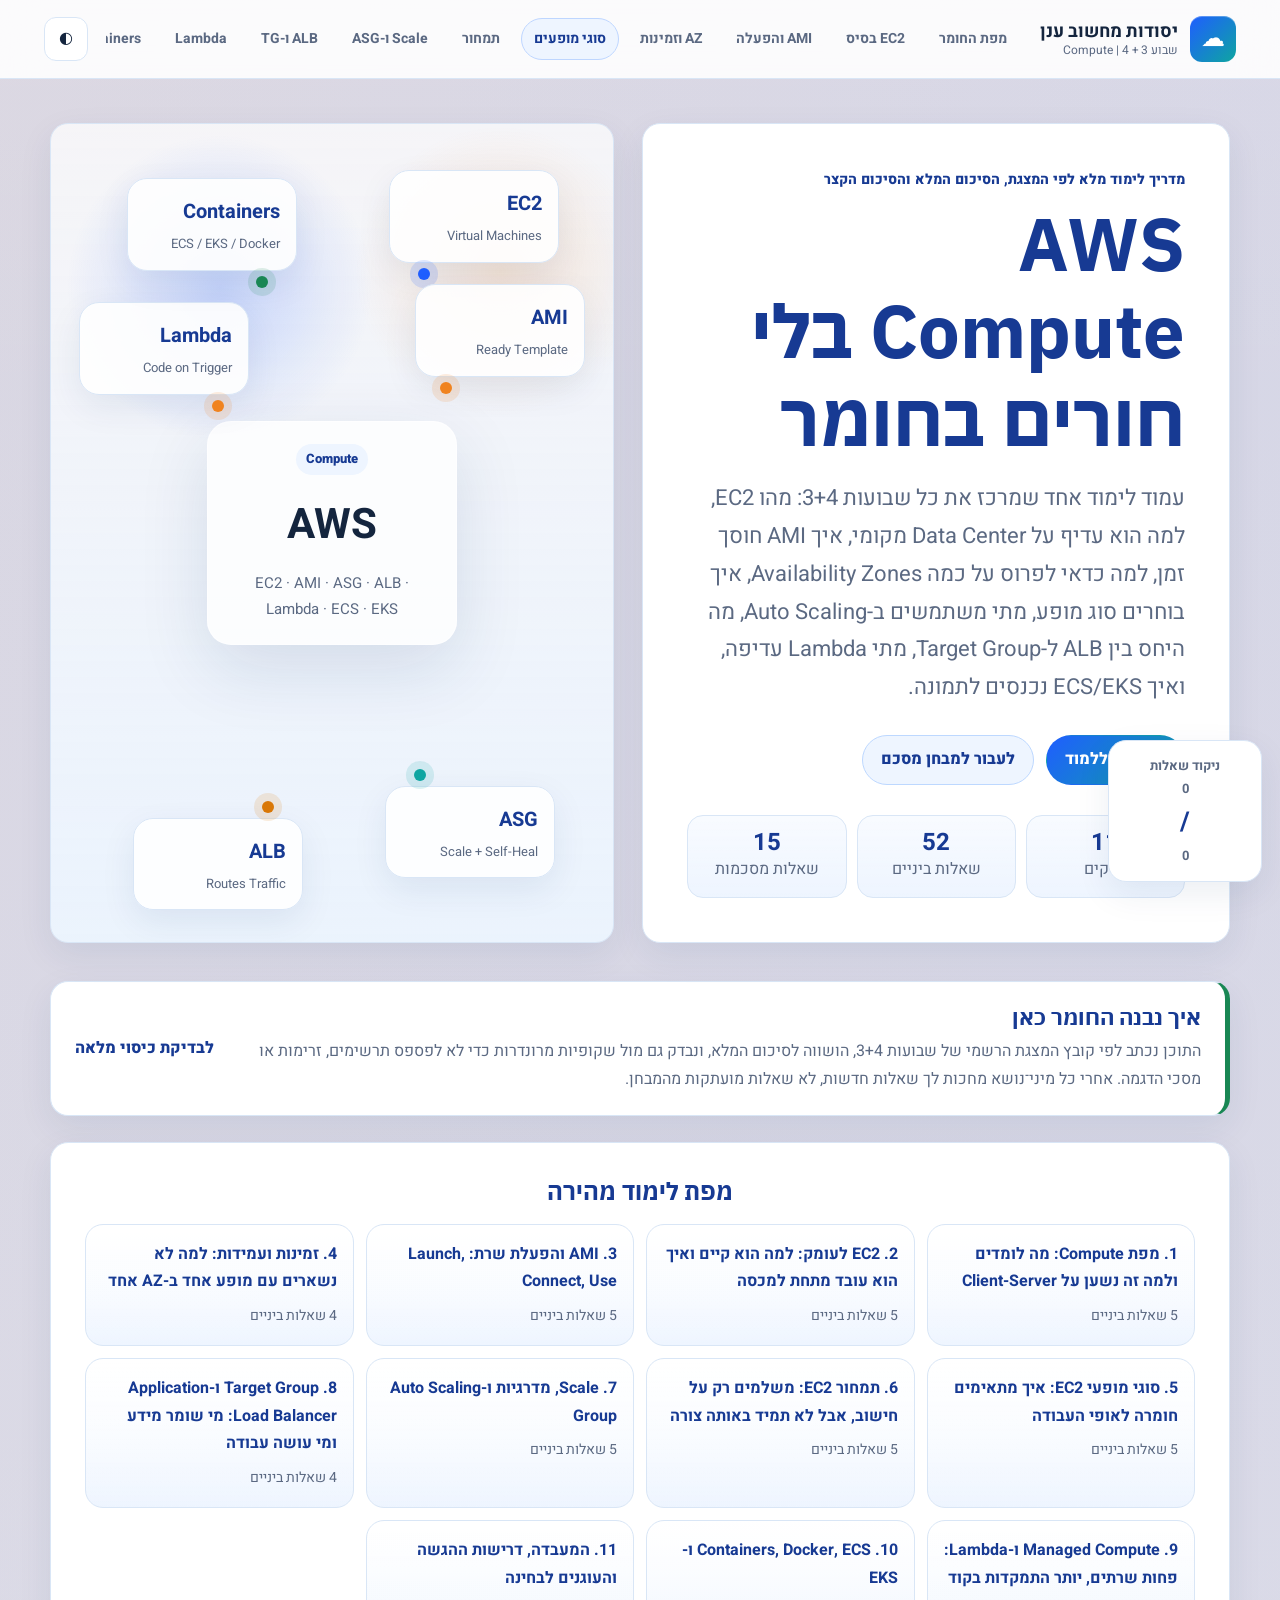
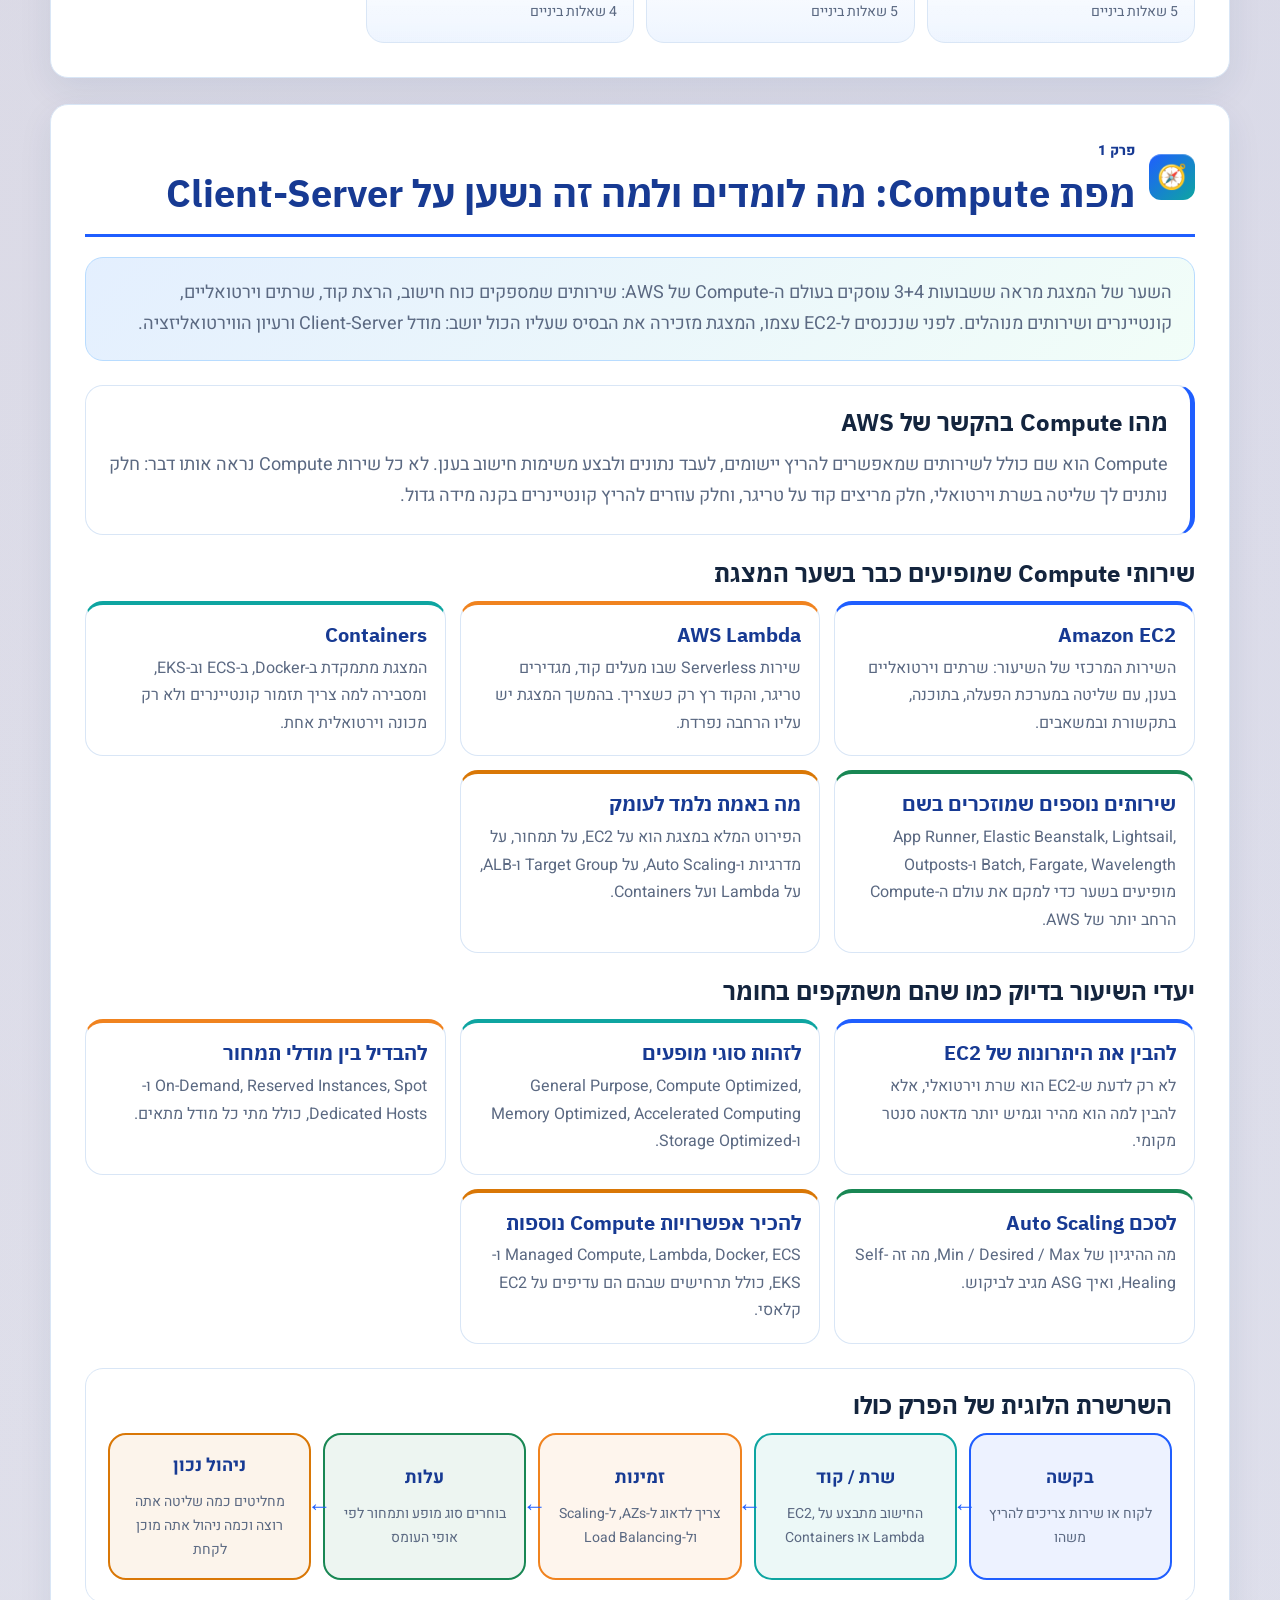
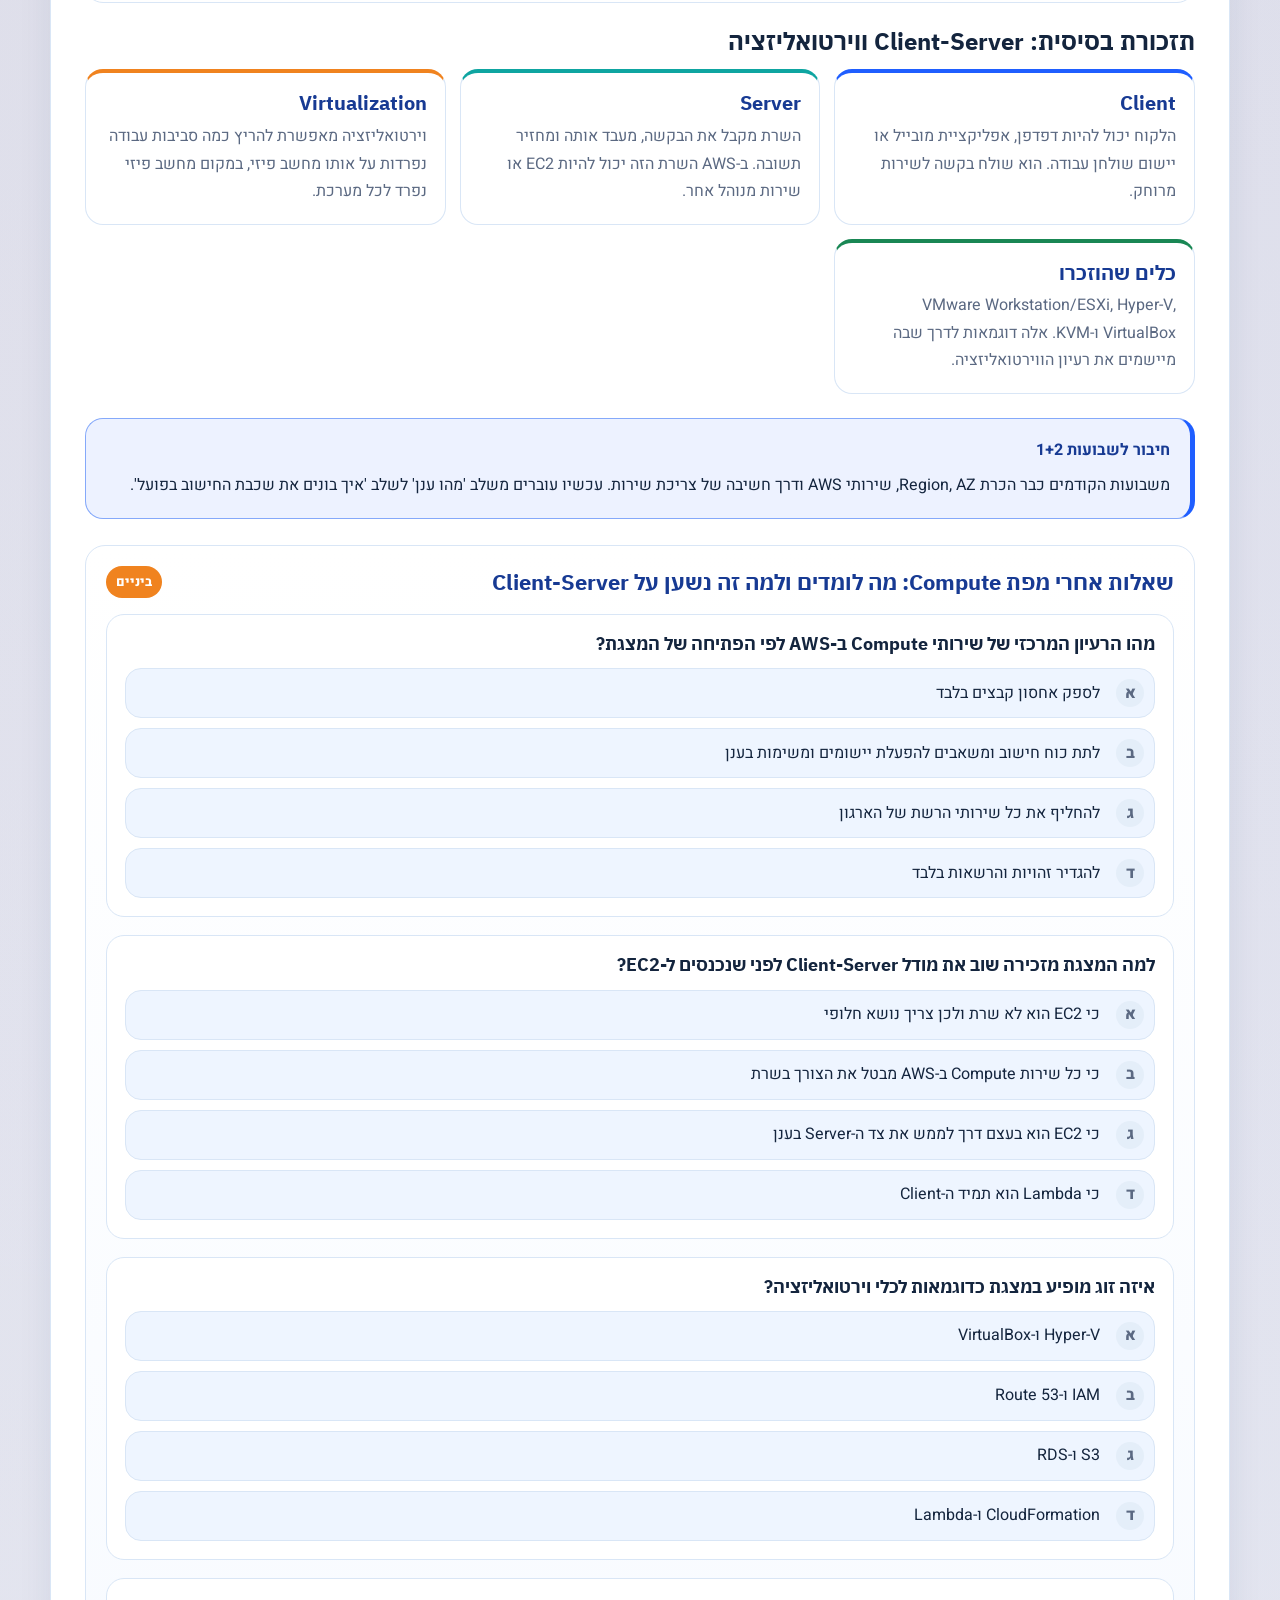
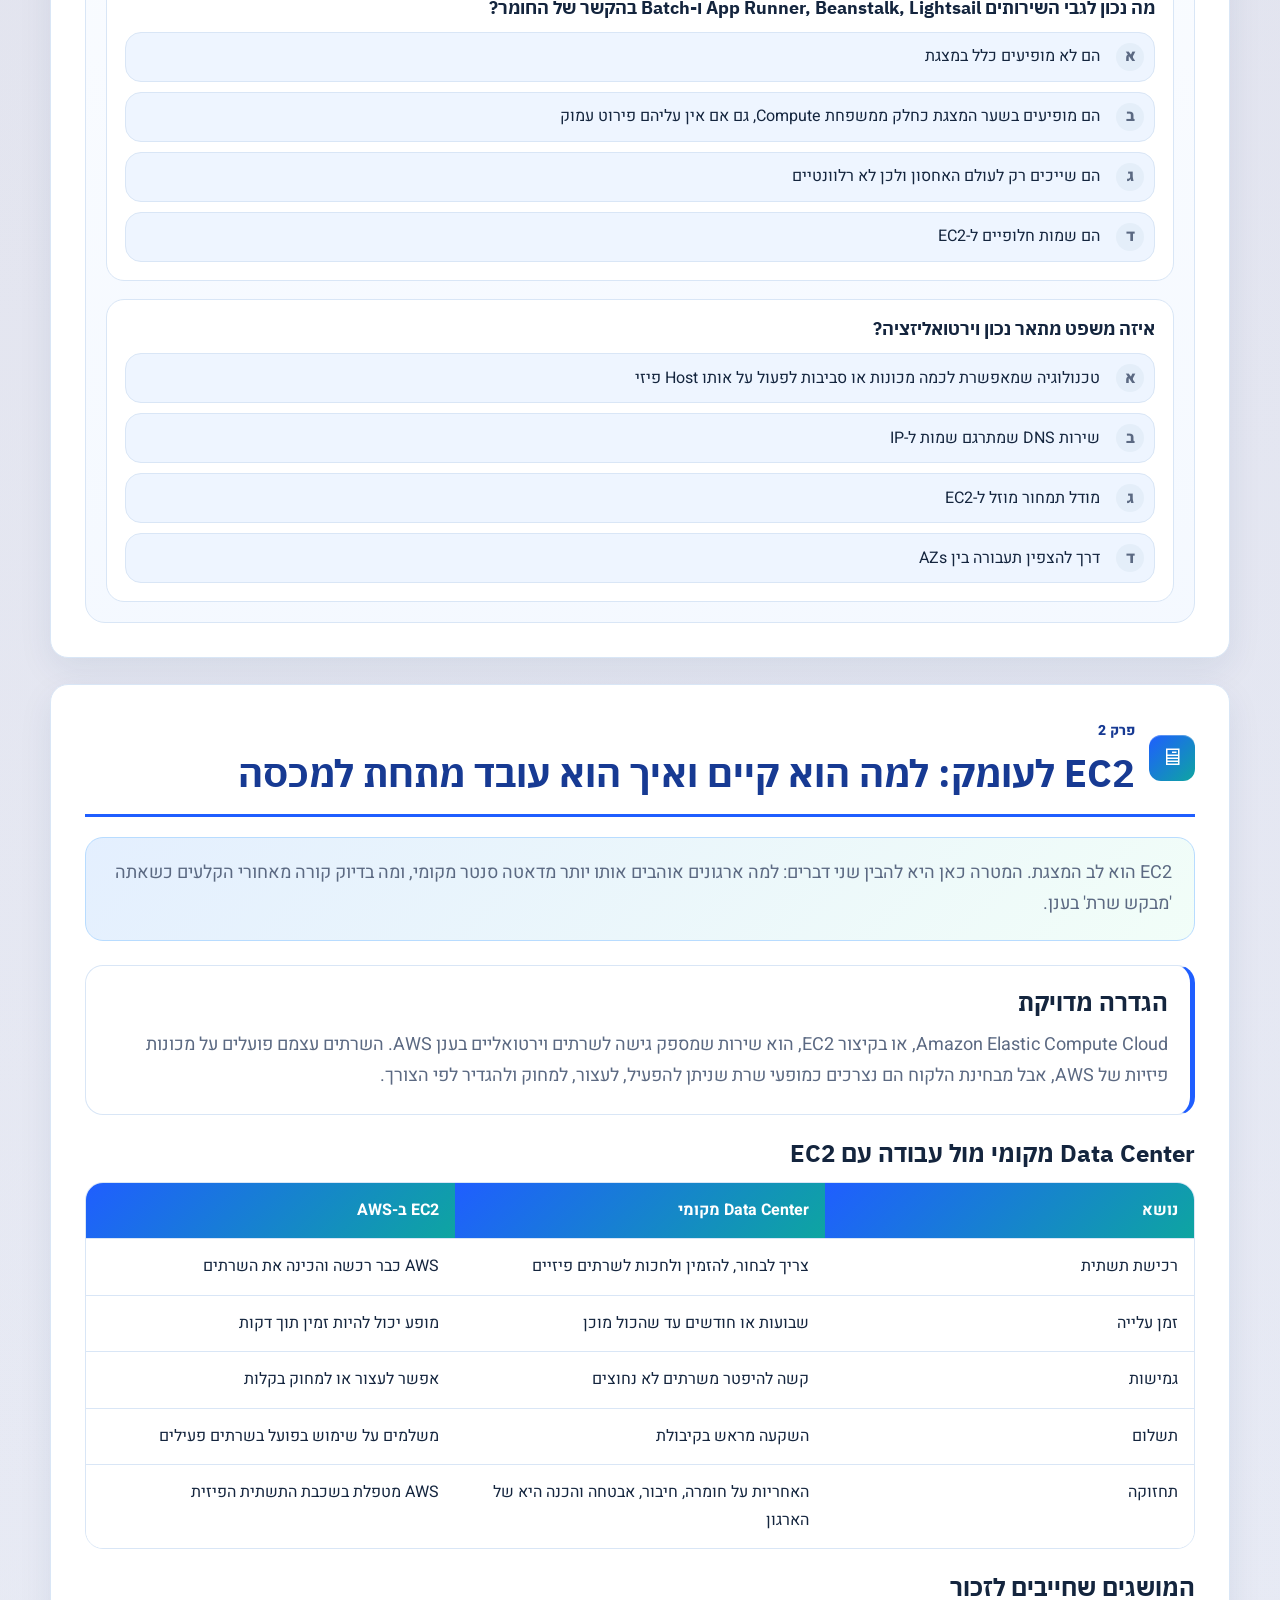
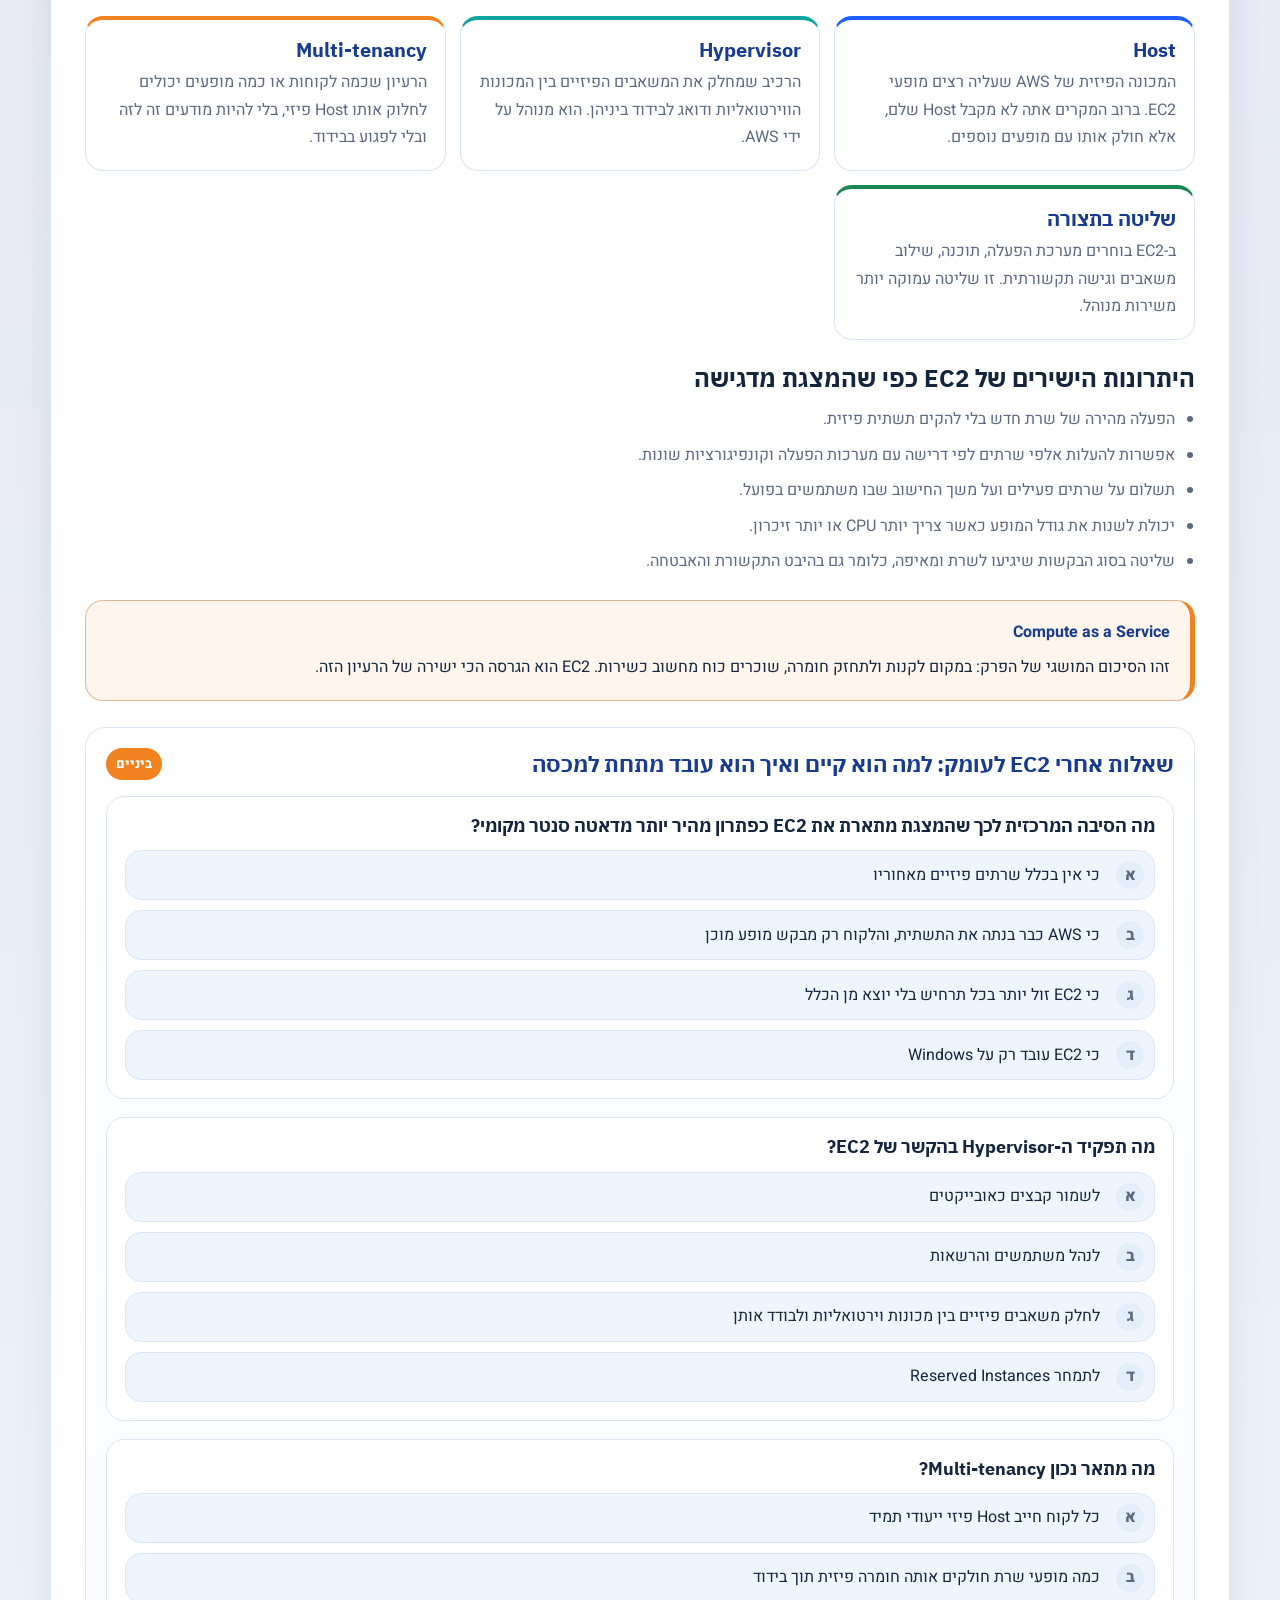
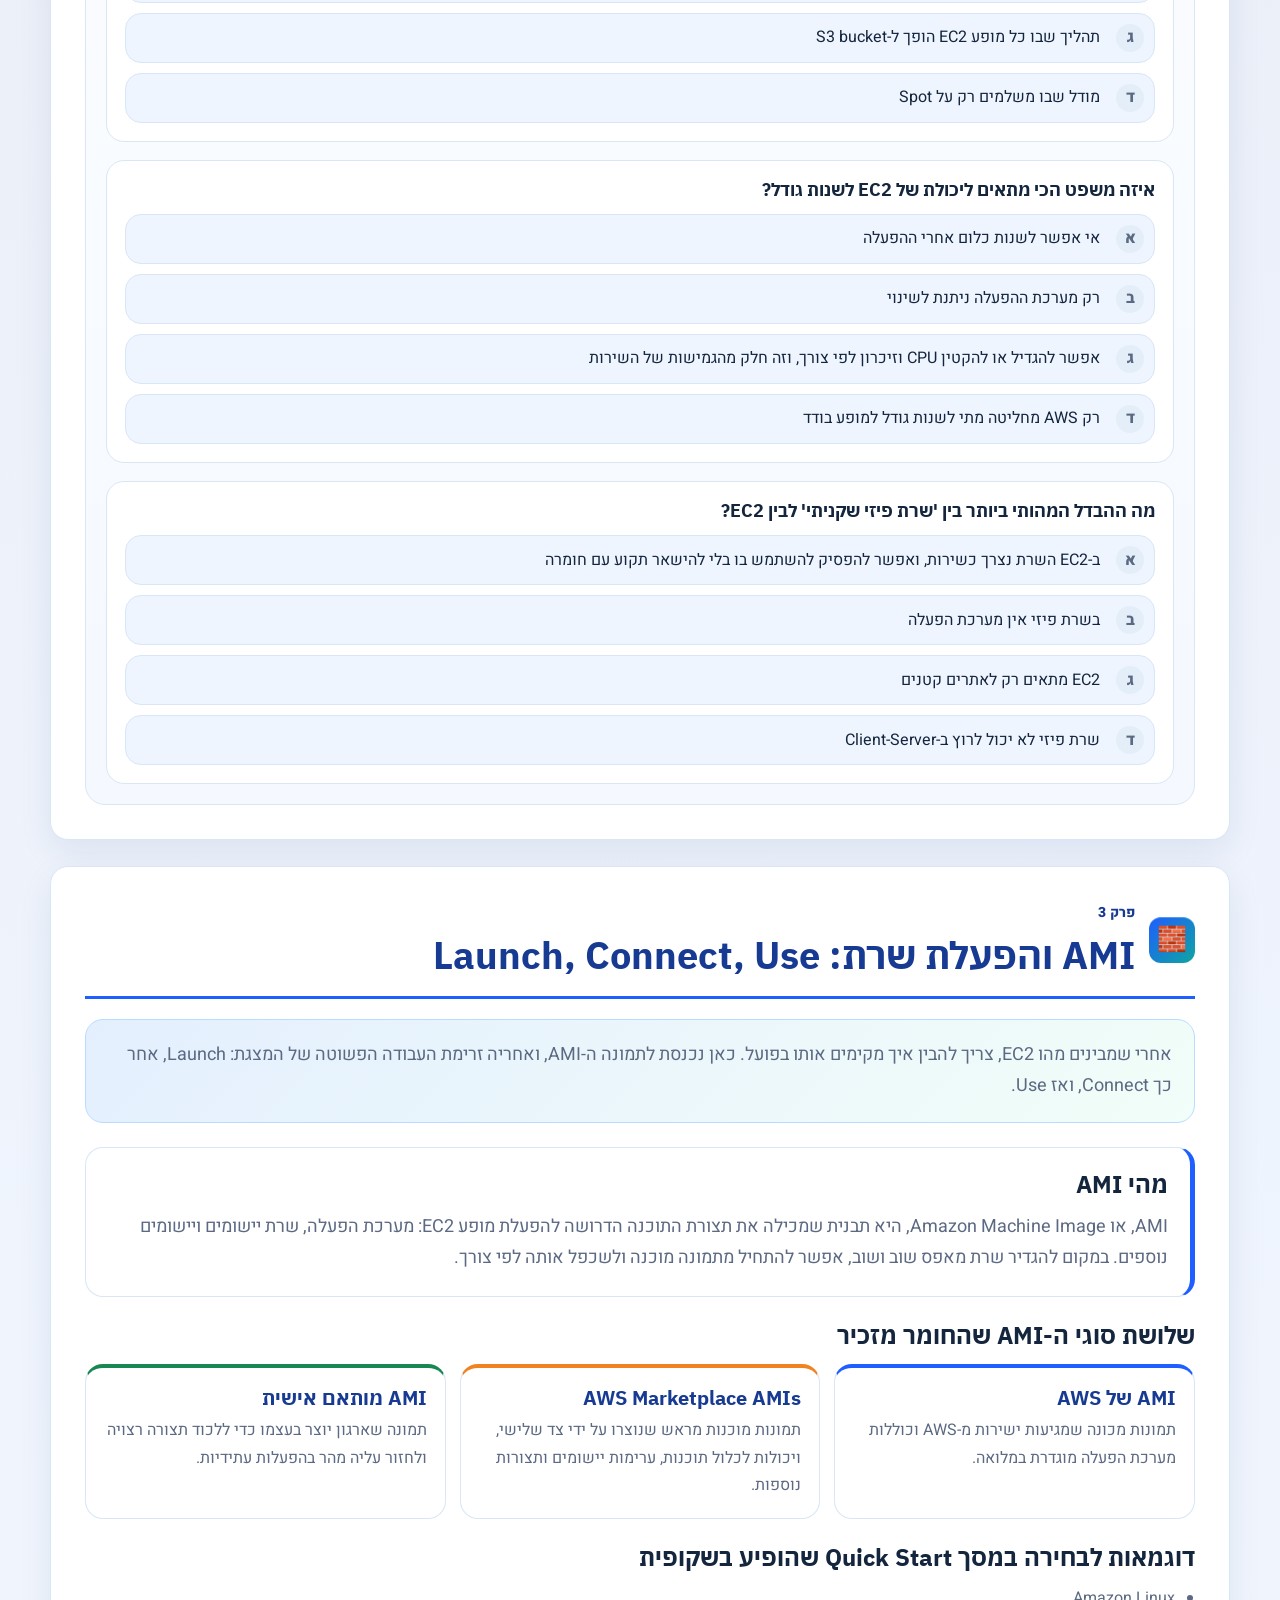
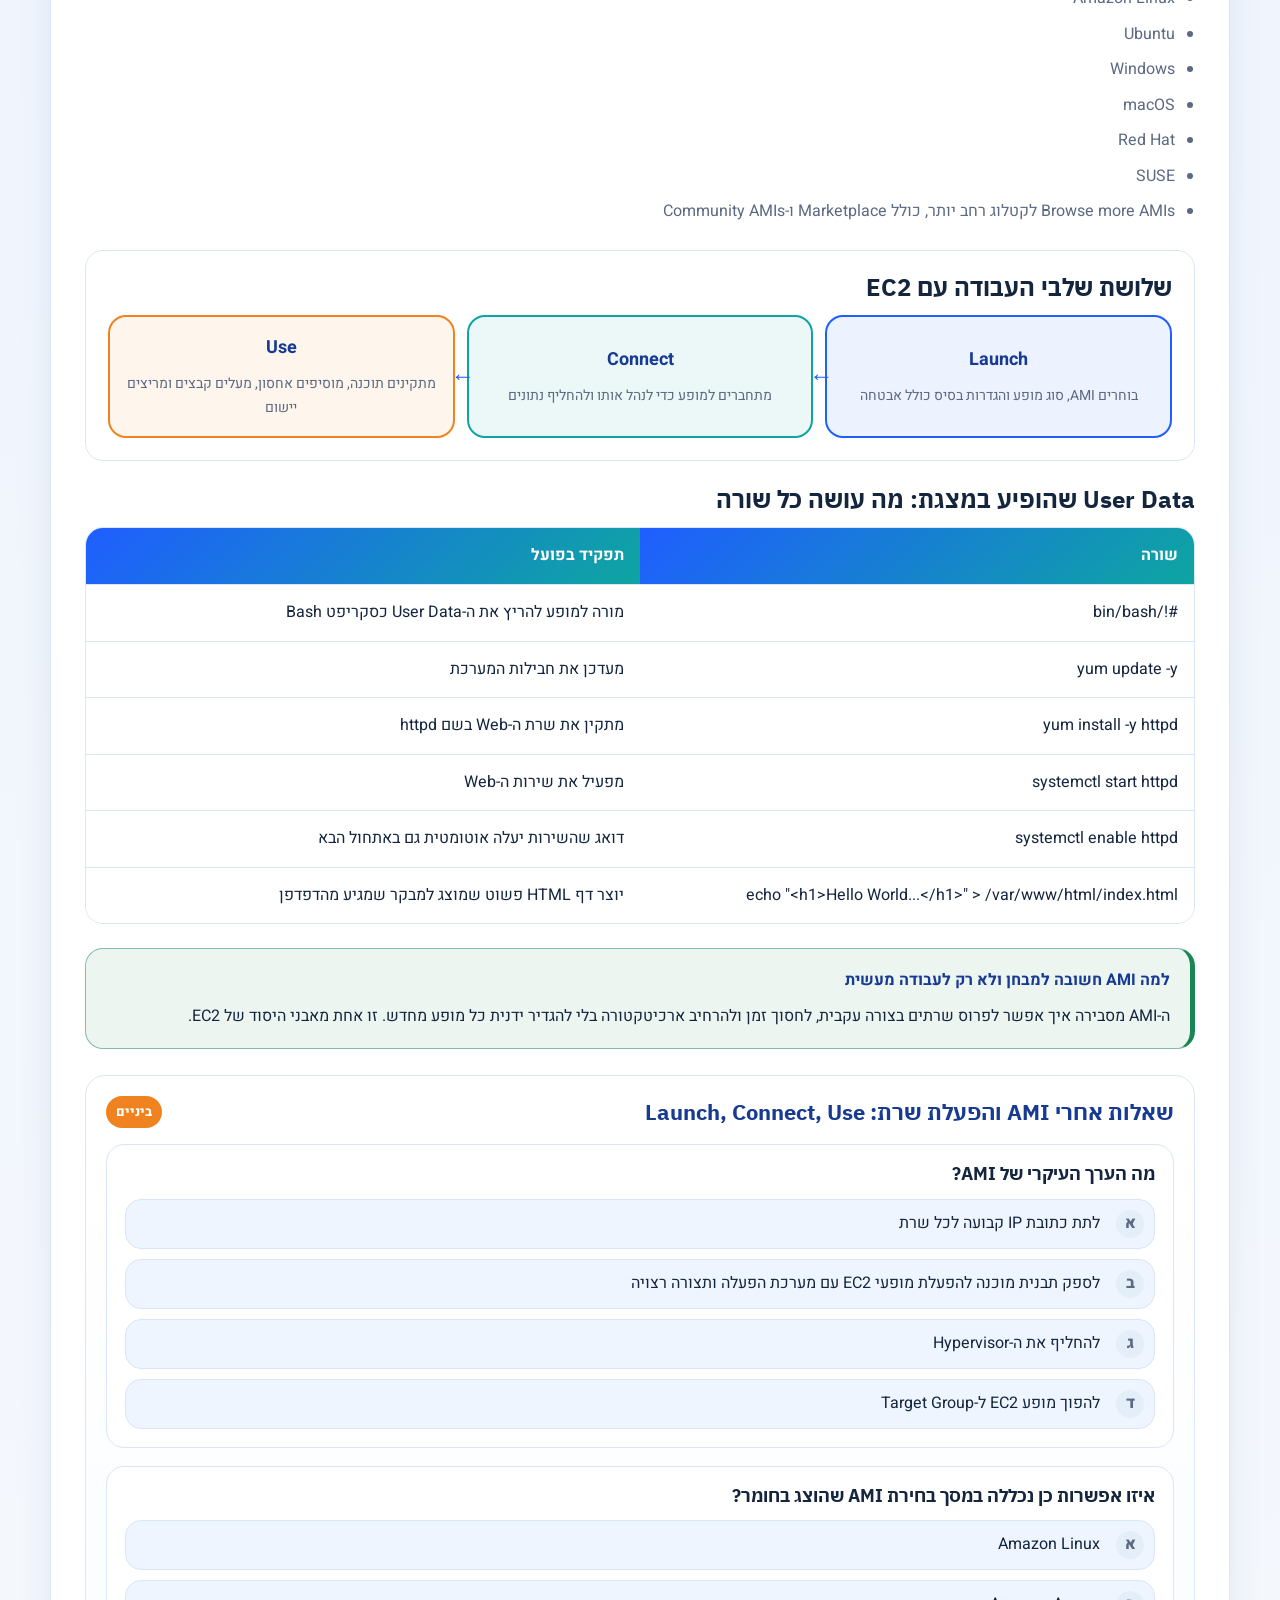
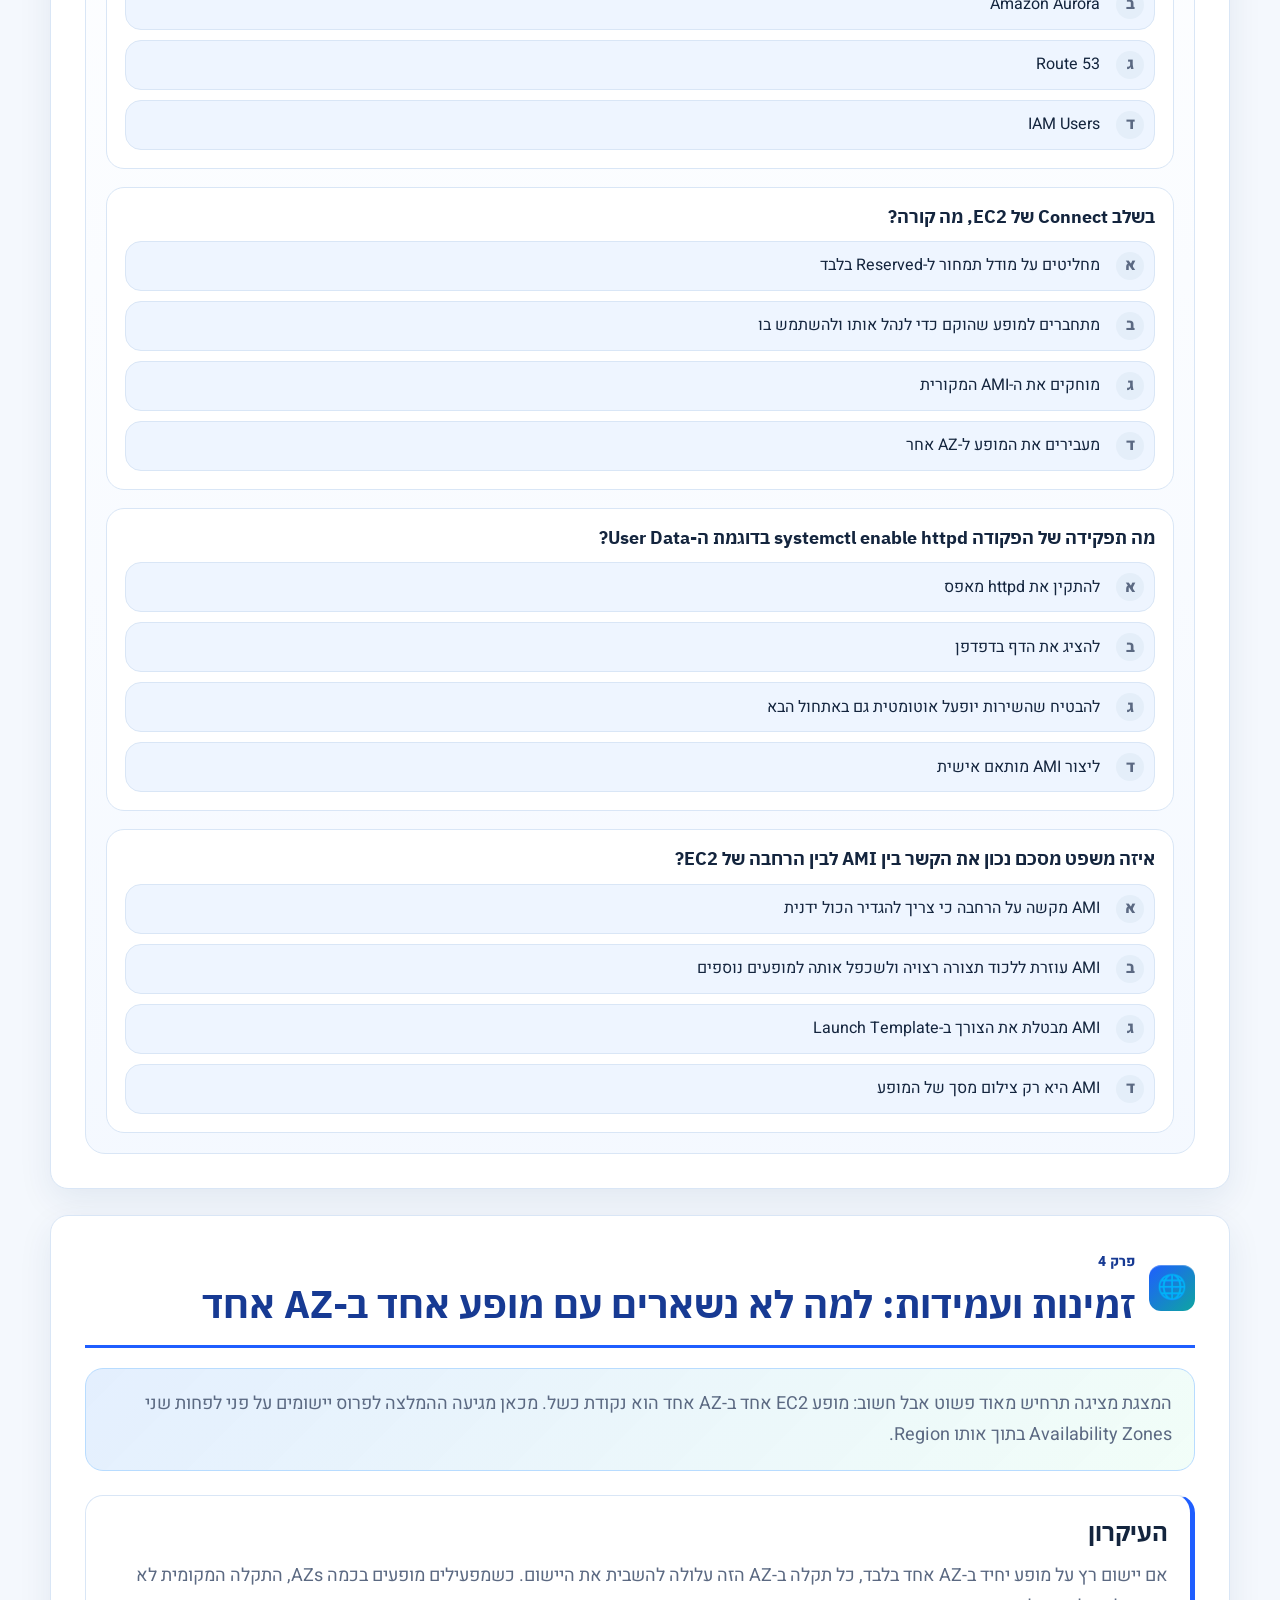
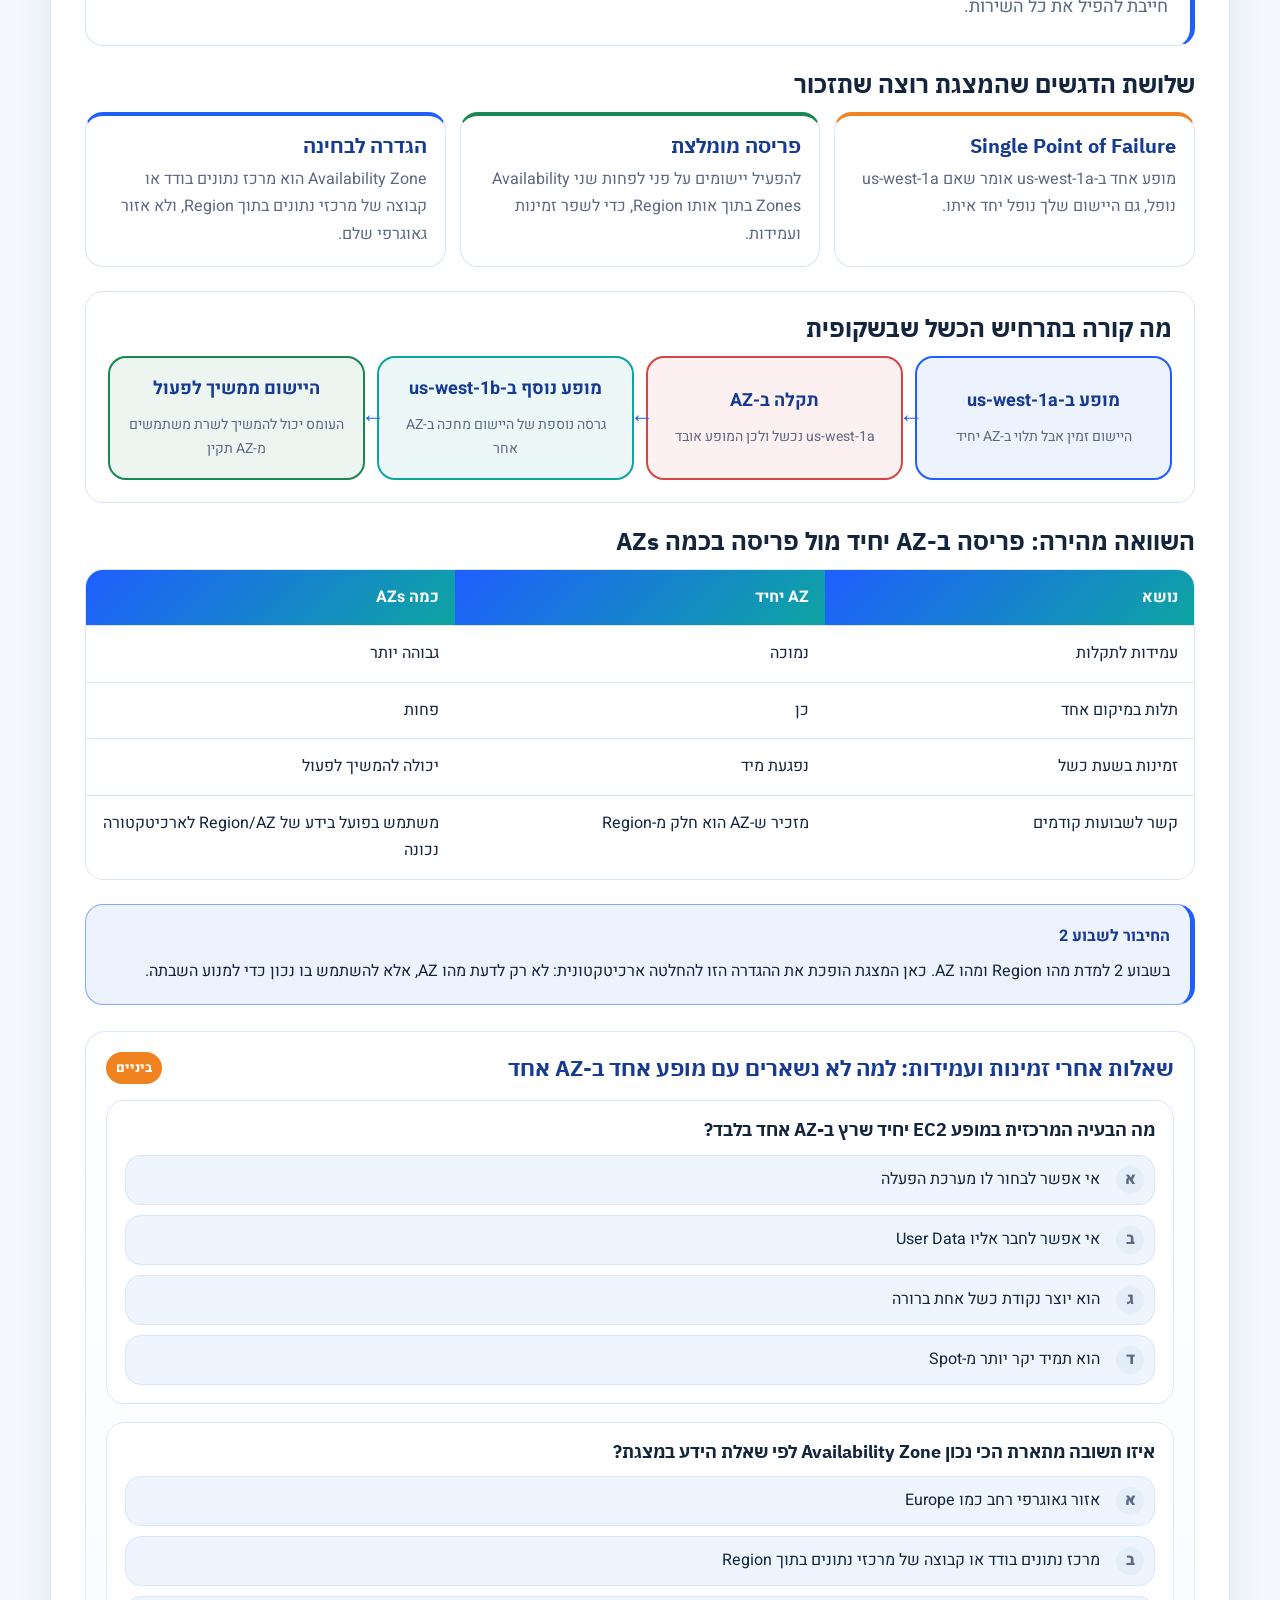
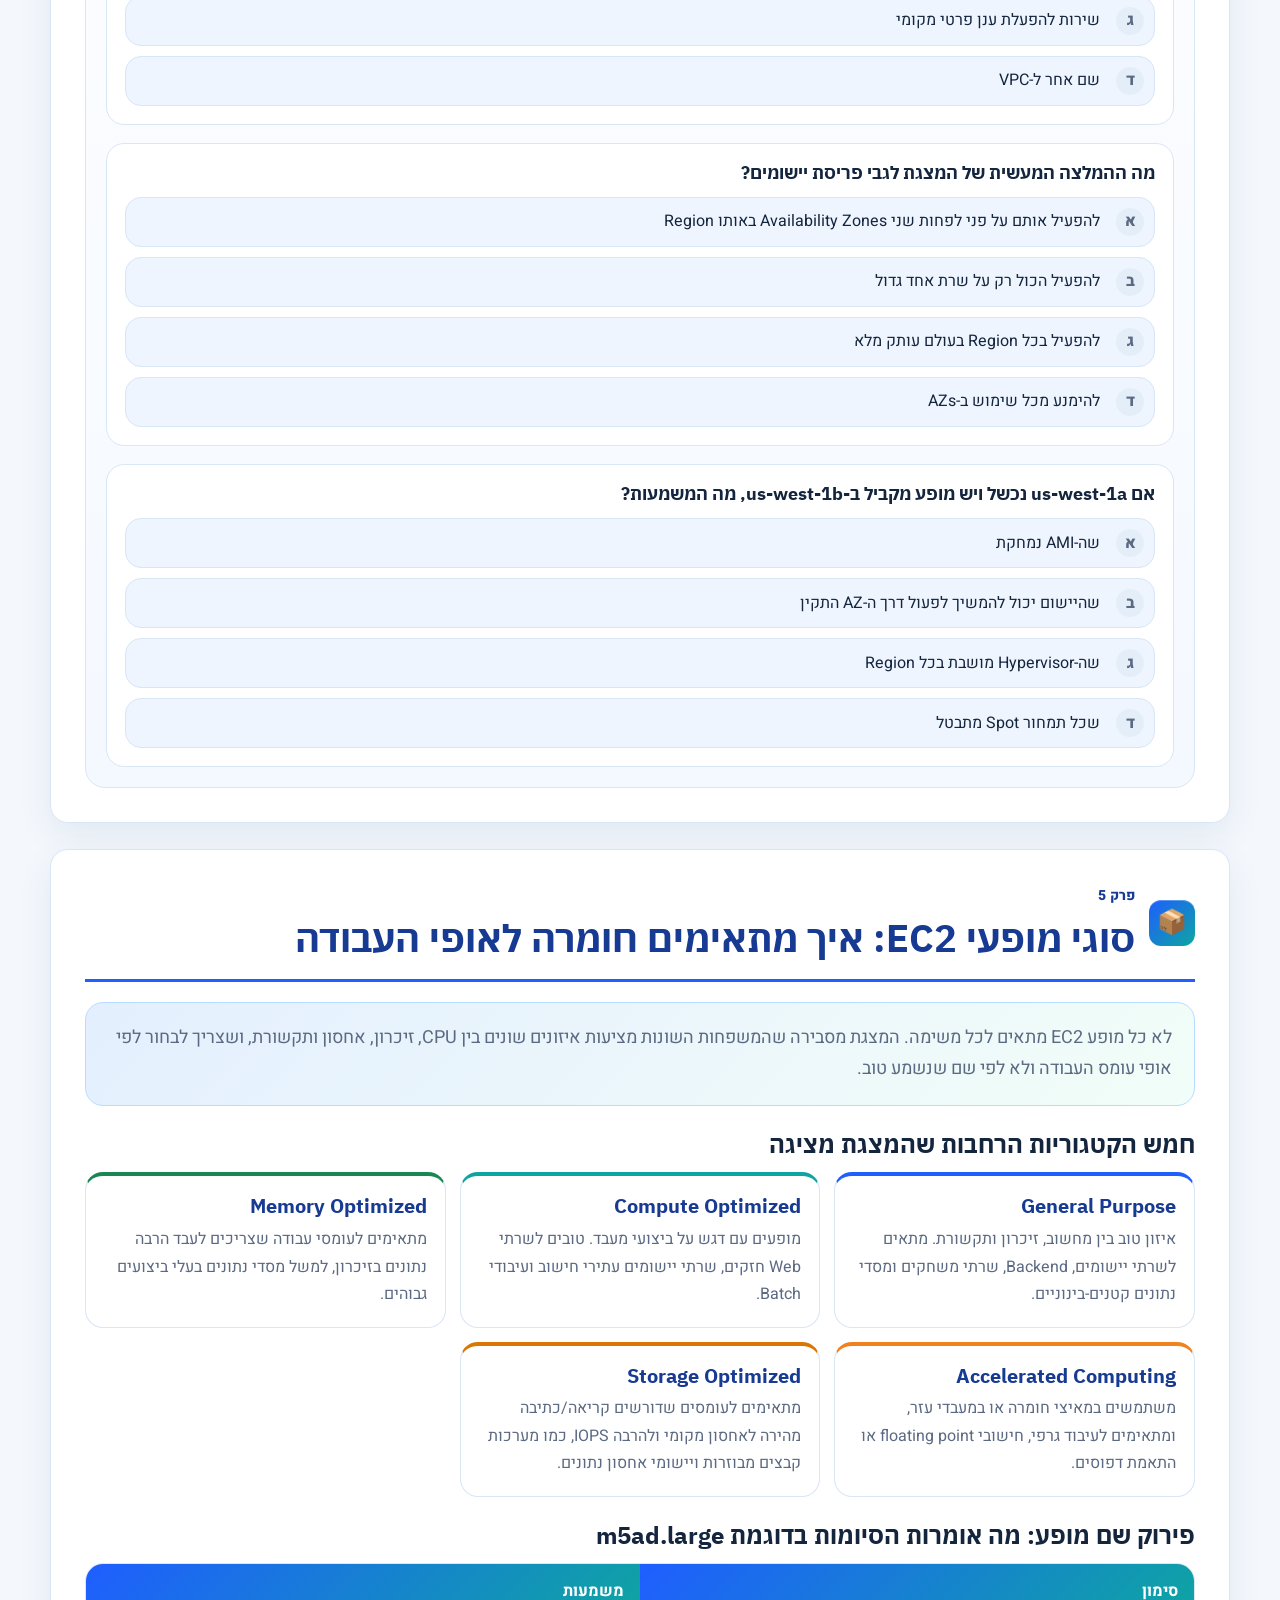
==== index.html @ 6678c3ee "Add AWS compute study guide site" ====
<!doctype html>
<html lang="he" dir="rtl">
  <head>
    <meta charset="utf-8" />
    <meta name="viewport" content="width=device-width, initial-scale=1" />
    <title>יסודות מחשוב ענן - שבוע 3+4 Compute</title>
    <meta
      name="description"
      content="מדריך לימוד אינטראקטיבי ומקיף לשבועות 3+4 ביסודות מחשוב ענן: EC2, AMI, Auto Scaling, ALB, Lambda, Containers ועוד."
    />
    <link
      rel="icon"
      href="data:image/svg+xml,%3Csvg xmlns='http://www.w3.org/2000/svg' viewBox='0 0 64 64'%3E%3Crect width='64' height='64' rx='16' fill='%231f5eff'/%3E%3Cpath d='M18 38c0-5.5 4.5-10 10-10 1 0 2 .1 2.9.4C32.7 23.5 37.8 20 43.5 20 50.4 20 56 25.6 56 32.5S50.4 45 43.5 45H28c-5.5 0-10-4.5-10-10Z' fill='white'/%3E%3C/svg%3E"
    />
    <link rel="preconnect" href="https://fonts.googleapis.com" />
    <link rel="preconnect" href="https://fonts.gstatic.com" crossorigin />
    <link
      href="https://fonts.googleapis.com/css2?family=Heebo:wght@400;500;700;800&family=IBM+Plex+Sans+Hebrew:wght@500;700&display=swap"
      rel="stylesheet"
    />
    <link rel="stylesheet" href="./styles.css" />
  </head>
  <body>
    <header class="topbar" aria-label="ניווט ראשי">
      <a class="brand" href="#top" aria-label="חזרה לראש העמוד">
        <span class="brand-mark" aria-hidden="true">☁</span>
        <span>
          <strong>יסודות מחשוב ענן</strong>
          <small>שבוע 3 + 4 | Compute</small>
        </span>
      </a>
      <nav id="mainNav" class="nav-tabs" aria-label="נושאי לימוד"></nav>
      <button class="theme-toggle" type="button" data-theme-toggle aria-label="מצב כהה / בהיר">◐</button>
    </header>

    <main id="top">
      <section class="hero">
        <div class="hero-content">
          <p class="course-label">מדריך לימוד מלא לפי המצגת, הסיכום המלא והסיכום הקצר</p>
          <h1>AWS Compute בלי חורים בחומר</h1>
          <p class="hero-copy">
            עמוד לימוד אחד שמרכז את כל שבועות 3+4: מהו EC2, למה הוא עדיף על Data Center
            מקומי, איך AMI חוסך זמן, למה כדאי לפרוס על כמה Availability Zones, איך בוחרים
            סוג מופע, מתי משתמשים ב-Auto Scaling, מה היחס בין ALB ל-Target Group, מתי Lambda
            עדיפה, ואיך ECS/EKS נכנסים לתמונה.
          </p>
          <div class="hero-actions" aria-label="פעולות מהירות">
            <a class="button primary" href="#compute-foundations">להתחיל ללמוד</a>
            <a class="button secondary" href="#final-exam">לעבור למבחן מסכם</a>
          </div>
          <div class="coverage-strip" aria-label="כיסוי חומר">
            <span><strong id="sectionCount">0</strong> פרקים</span>
            <span><strong id="quizCount">0</strong> שאלות ביניים</span>
            <span><strong id="examCount">0</strong> שאלות מסכמות</span>
          </div>
        </div>

        <div class="hero-visual" aria-hidden="true">
          <div class="orbit-board">
            <div class="orbit-core">
              <span class="core-tag">Compute</span>
              <strong>AWS</strong>
              <p>EC2 · AMI · ASG · ALB · Lambda · ECS · EKS</p>
            </div>

            <div class="orbit-node node-ec2">
              <strong>EC2</strong>
              <span>Virtual Machines</span>
            </div>
            <div class="orbit-node node-ami">
              <strong>AMI</strong>
              <span>Ready Template</span>
            </div>
            <div class="orbit-node node-asg">
              <strong>ASG</strong>
              <span>Scale + Self-Heal</span>
            </div>
            <div class="orbit-node node-alb">
              <strong>ALB</strong>
              <span>Routes Traffic</span>
            </div>
            <div class="orbit-node node-lambda">
              <strong>Lambda</strong>
              <span>Code on Trigger</span>
            </div>
            <div class="orbit-node node-containers">
              <strong>Containers</strong>
              <span>ECS / EKS / Docker</span>
            </div>
          </div>
        </div>
      </section>

      <section class="notice-band" aria-labelledby="coverage-title">
        <div>
          <h2 id="coverage-title">איך נבנה החומר כאן</h2>
          <p>
            התוכן נכתב לפי קובץ המצגת הרשמי של שבועות 3+4, הושווה לסיכום המלא, ונבדק גם מול
            שקופיות מרונדרות כדי לא לפספס תרשימים, זרימות או מסכי הדגמה. אחרי כל מיני־נושא
            מחכות לך שאלות חדשות, לא שאלות מועתקות מהמבחן.
          </p>
        </div>
        <a class="text-link" href="#coverage-check">לבדיקת כיסוי מלאה</a>
      </section>

      <aside class="floating-score" aria-live="polite">
        <span>ניקוד שאלות</span>
        <strong><span id="scoreCorrect">0</span>/<span id="scoreTotal">0</span></strong>
      </aside>

      <section class="quick-map" aria-labelledby="map-title">
        <h2 id="map-title">מפת לימוד מהירה</h2>
        <div id="learningMap" class="map-grid"></div>
      </section>

      <div id="sectionsRoot" class="sections-root"></div>

      <section id="final-exam" class="final-exam section-shell">
        <div class="section-heading">
          <span class="section-icon">🎯</span>
          <div>
            <p class="eyebrow">חיבור בין כל הנושאים</p>
            <h2>מבחן מסכם - שבוע 3 + שבוע 4</h2>
          </div>
        </div>
        <p class="section-intro">
          השאלות כאן בודקות הבנה אמיתית: בחירת שירות מתאים, ניתוח תרחיש, קישור בין EC2,
          זמינות, תמחור, Autoscaling, Lambda ו-Containers, וגם חיבור רך לנושאי Region/AZ
          משבועות קודמים.
        </p>
        <div id="finalExamRoot" class="quiz-list"></div>
      </section>

      <section id="coverage-check" class="section-shell appendix">
        <div class="section-heading">
          <span class="section-icon">✅</span>
          <div>
            <p class="eyebrow">בקרת כיסוי</p>
            <h2>כל הנושאים שנכנסו לאתר</h2>
          </div>
        </div>
        <p class="section-intro">
          הרשימה הזאת לא מחליפה את התוכן. היא כאן כדי שתוכל לבדוק שלא נשארו שקופיות, מונחים
          או דגשים בלי מענה באתר.
        </p>
        <div id="coverageRoot" class="coverage-checklist"></div>
      </section>
    </main>

    <footer class="site-footer">
      <p>
        נבנה כאתר לימוד סטטי לפרסום פשוט ב-GitHub Pages. מקורות: המצגת הרשמית של שבוע 3+4
        והסיכומים שנמצאו בתיקיות שלך.
      </p>
    </footer>

    <script src="./data.js"></script>
    <script src="./script.js"></script>
  </body>
</html>
---- styles.css ----
:root {
  color-scheme: light;
  --bg: #f4f8fd;
  --bg-strong: #e7f0fb;
  --surface: #ffffff;
  --surface-soft: #eef5ff;
  --surface-strong: #dfeeff;
  --ink: #14253e;
  --muted: #5b6982;
  --line: #d9e6f6;
  --blue: #1f5eff;
  --blue-dark: #173a93;
  --teal: #0ea5a1;
  --green: #198754;
  --orange: #f0831f;
  --yellow: #d97706;
  --red: #d64545;
  --shadow: 0 24px 70px rgba(17, 49, 102, 0.12);
  --shadow-soft: 0 12px 34px rgba(17, 49, 102, 0.08);
  --radius: 14px;
  --max: 1180px;
  --font-ui: "Heebo", "Noto Sans Hebrew", sans-serif;
  --font-display: "IBM Plex Sans Hebrew", "Heebo", "Noto Sans Hebrew", sans-serif;
}

[data-theme="dark"] {
  color-scheme: dark;
  --bg: #09111e;
  --bg-strong: #0d1830;
  --surface: #101b2f;
  --surface-soft: #13233f;
  --surface-strong: #18325a;
  --ink: #f4f8ff;
  --muted: #b9c8df;
  --line: #243a5f;
  --blue: #74a7ff;
  --blue-dark: #b7d0ff;
  --teal: #46d1c7;
  --green: #5fd08e;
  --orange: #ffad57;
  --yellow: #ffc759;
  --red: #ff8d8d;
  --shadow: 0 24px 70px rgba(0, 0, 0, 0.34);
  --shadow-soft: 0 12px 34px rgba(0, 0, 0, 0.22);
}

* {
  box-sizing: border-box;
}

html {
  scroll-behavior: smooth;
  scroll-padding-top: 96px;
}

body {
  margin: 0;
  color: var(--ink);
  background:
    radial-gradient(circle at top right, rgba(31, 94, 255, 0.14), transparent 22%),
    radial-gradient(circle at top left, rgba(240, 131, 31, 0.14), transparent 18%),
    linear-gradient(180deg, rgba(255, 255, 255, 0.4), transparent 420px),
    var(--bg);
  font-family: var(--font-ui);
  font-size: 16px;
  line-height: 1.72;
  overflow-x: hidden;
}

a {
  color: inherit;
}

button,
input {
  font: inherit;
}

h1,
h2,
h3,
h4 {
  margin: 0;
  line-height: 1.18;
  letter-spacing: 0;
  font-family: var(--font-display);
}

p {
  margin: 0;
}

.topbar {
  position: sticky;
  top: 0;
  z-index: 30;
  display: grid;
  grid-template-columns: auto 1fr auto;
  gap: 18px;
  align-items: center;
  min-height: 76px;
  padding: 12px clamp(18px, 4vw, 44px);
  background: rgba(255, 255, 255, 0.88);
  border-bottom: 1px solid var(--line);
  backdrop-filter: blur(18px);
}

[data-theme="dark"] .topbar {
  background: rgba(9, 17, 30, 0.88);
}

.brand {
  display: inline-flex;
  align-items: center;
  gap: 12px;
  text-decoration: none;
  white-space: nowrap;
}

.brand strong,
.brand small {
  display: block;
  line-height: 1.2;
}

.brand strong {
  font-size: 18px;
}

.brand small {
  color: var(--muted);
  font-size: 12px;
}

.brand-mark,
.section-icon {
  display: grid;
  place-items: center;
  width: 46px;
  height: 46px;
  border-radius: 12px;
  color: #fff;
  background: linear-gradient(135deg, var(--blue), var(--teal));
  box-shadow: inset 0 1px 0 rgba(255, 255, 255, 0.28);
}

.brand-mark {
  font-size: 24px;
}

.nav-tabs {
  display: flex;
  gap: 8px;
  overflow-x: auto;
  min-width: 0;
  padding: 6px 2px;
  scrollbar-width: thin;
}

.nav-tabs a {
  flex: 0 0 auto;
  padding: 8px 12px;
  border: 1px solid transparent;
  border-radius: 999px;
  color: var(--muted);
  font-size: 14px;
  font-weight: 700;
  text-decoration: none;
}

.nav-tabs a:hover,
.nav-tabs a.active {
  color: var(--blue-dark);
  background: var(--surface-soft);
  border-color: #bed6ff;
}

.theme-toggle {
  width: 44px;
  height: 44px;
  border: 1px solid var(--line);
  border-radius: 12px;
  color: var(--ink);
  background: var(--surface);
  cursor: pointer;
}

main,
.site-footer {
  width: min(var(--max), calc(100% - 32px));
  margin: 0 auto;
}

.hero {
  display: grid;
  grid-template-columns: minmax(0, 1.02fr) minmax(320px, 0.98fr);
  gap: 28px;
  align-items: stretch;
  padding: 44px 0 20px;
}

.hero-content,
.hero-visual,
.notice-band,
.quick-map,
.section-shell,
.floating-score {
  background: var(--surface);
  border: 1px solid var(--line);
  border-radius: calc(var(--radius) + 4px);
  box-shadow: var(--shadow-soft);
}

.hero-content {
  padding: clamp(26px, 4vw, 44px);
}

.course-label,
.eyebrow {
  margin-bottom: 8px;
  color: var(--blue-dark);
  font-size: 14px;
  font-weight: 800;
}

h1 {
  font-size: clamp(40px, 6.6vw, 74px);
  color: var(--blue-dark);
}

.hero-copy {
  max-width: 760px;
  margin-top: 18px;
  color: var(--muted);
  font-size: clamp(18px, 2.1vw, 22px);
}

.hero-actions {
  display: flex;
  flex-wrap: wrap;
  gap: 12px;
  margin-top: 28px;
}

.button {
  display: inline-flex;
  align-items: center;
  justify-content: center;
  min-height: 46px;
  padding: 10px 18px;
  border: 1px solid var(--line);
  border-radius: 999px;
  font-weight: 800;
  text-decoration: none;
  cursor: pointer;
}

.button.primary {
  color: #fff;
  background: linear-gradient(135deg, var(--blue), var(--teal));
  border-color: transparent;
}

.button.secondary {
  color: var(--blue-dark);
  background: var(--surface-soft);
  border-color: #bdd8ff;
}

.coverage-strip {
  display: grid;
  grid-template-columns: repeat(3, 1fr);
  gap: 10px;
  margin-top: 30px;
}

.coverage-strip span {
  padding: 14px 12px;
  border: 1px solid var(--line);
  border-radius: 16px;
  color: var(--muted);
  background:
    linear-gradient(180deg, rgba(255, 255, 255, 0.6), transparent),
    var(--surface-soft);
  text-align: center;
}

.coverage-strip strong {
  display: block;
  color: var(--blue-dark);
  font-size: 24px;
  line-height: 1.1;
}

.hero-visual {
  position: relative;
  overflow: hidden;
  min-height: 470px;
  padding: 28px;
  background:
    radial-gradient(circle at 30% 20%, rgba(31, 94, 255, 0.22), transparent 20%),
    radial-gradient(circle at 80% 18%, rgba(240, 131, 31, 0.16), transparent 18%),
    linear-gradient(180deg, rgba(255, 255, 255, 0.74), rgba(236, 245, 255, 0.94));
}

[data-theme="dark"] .hero-visual {
  background:
    radial-gradient(circle at 30% 20%, rgba(116, 167, 255, 0.18), transparent 20%),
    radial-gradient(circle at 80% 18%, rgba(255, 173, 87, 0.14), transparent 18%),
    linear-gradient(180deg, rgba(15, 24, 44, 0.94), rgba(12, 20, 38, 0.98));
}

.orbit-board {
  position: relative;
  height: 100%;
  min-height: 410px;
}

.orbit-core {
  position: absolute;
  inset: 50% auto auto 50%;
  width: min(100%, 250px);
  padding: 22px 20px;
  border: 1px solid rgba(255, 255, 255, 0.6);
  border-radius: 24px;
  background: rgba(255, 255, 255, 0.78);
  box-shadow: var(--shadow);
  transform: translate(-50%, -50%);
  text-align: center;
}

[data-theme="dark"] .orbit-core {
  background: rgba(13, 24, 48, 0.88);
  border-color: rgba(255, 255, 255, 0.08);
}

.core-tag {
  display: inline-flex;
  align-items: center;
  min-height: 30px;
  padding: 4px 10px;
  border-radius: 999px;
  color: var(--blue-dark);
  background: var(--surface-soft);
  font-size: 13px;
  font-weight: 800;
}

.orbit-core strong {
  display: block;
  margin-top: 14px;
  color: var(--ink);
  font-size: 42px;
}

.orbit-core p {
  margin-top: 10px;
  color: var(--muted);
  font-size: 15px;
}

.orbit-node {
  position: absolute;
  display: grid;
  gap: 4px;
  width: 170px;
  padding: 16px 16px 14px;
  border: 1px solid var(--line);
  border-radius: 20px;
  background: rgba(255, 255, 255, 0.9);
  box-shadow: var(--shadow-soft);
}

[data-theme="dark"] .orbit-node {
  background: rgba(16, 27, 47, 0.92);
}

.orbit-node strong {
  color: var(--blue-dark);
  font-size: 20px;
}

.orbit-node span {
  color: var(--muted);
  font-size: 13px;
}

.orbit-node::before {
  content: "";
  position: absolute;
  width: 12px;
  height: 12px;
  border-radius: 50%;
  background: currentColor;
  box-shadow: 0 0 0 8px color-mix(in srgb, currentColor 14%, transparent);
}

.node-ec2 {
  top: 18px;
  right: 26px;
  color: var(--blue);
}

.node-ec2::before {
  inset: auto auto -18px 28px;
}

.node-ami {
  top: 132px;
  right: 0;
  color: var(--orange);
}

.node-ami::before {
  inset: auto auto -18px 24px;
}

.node-asg {
  bottom: 36px;
  right: 30px;
  color: var(--teal);
}

.node-asg::before {
  inset: -18px auto auto 28px;
}

.node-alb {
  bottom: 4px;
  left: 54px;
  color: var(--yellow);
}

.node-alb::before {
  inset: -18px auto auto auto;
  right: 28px;
}

.node-lambda {
  top: 150px;
  left: 0;
  color: var(--orange);
}

.node-lambda::before {
  inset: auto 24px -18px auto;
}

.node-containers {
  top: 26px;
  left: 48px;
  color: var(--green);
}

.node-containers::before {
  inset: auto 28px -18px auto;
}

.notice-band {
  display: flex;
  gap: 24px;
  align-items: center;
  justify-content: space-between;
  padding: 22px 24px;
  margin: 18px 0 22px;
  border-right: 5px solid var(--green);
}

.notice-band h2 {
  color: var(--blue-dark);
  font-size: 22px;
}

.notice-band p {
  margin-top: 8px;
  color: var(--muted);
}

.text-link {
  flex: 0 0 auto;
  color: var(--blue-dark);
  font-weight: 800;
  text-decoration: none;
}

.floating-score {
  position: fixed;
  inset: auto 18px 18px auto;
  z-index: 18;
  width: 154px;
  padding: 14px;
  text-align: center;
}

.floating-score span {
  display: block;
  color: var(--muted);
  font-size: 13px;
  font-weight: 700;
}

.floating-score strong {
  display: block;
  color: var(--blue-dark);
  font-size: 26px;
}

.quick-map,
.section-shell {
  margin: 26px 0;
  padding: clamp(22px, 4vw, 34px);
  scroll-margin-top: 96px;
}

.quick-map h2 {
  margin-bottom: 18px;
  color: var(--blue-dark);
  text-align: center;
}

.map-grid {
  display: grid;
  grid-template-columns: repeat(4, 1fr);
  gap: 12px;
}

.map-card {
  min-height: 116px;
  padding: 16px;
  border: 1px solid var(--line);
  border-radius: 18px;
  background:
    linear-gradient(180deg, rgba(255, 255, 255, 0.7), transparent),
    linear-gradient(180deg, var(--surface), var(--surface-soft));
  text-decoration: none;
}

.map-card strong {
  display: block;
  margin-bottom: 6px;
  color: var(--blue-dark);
}

.map-card span {
  color: var(--muted);
  font-size: 14px;
}

.section-heading {
  display: flex;
  align-items: center;
  gap: 14px;
  padding-bottom: 18px;
  border-bottom: 3px solid var(--blue);
}

.section-icon {
  font-size: 24px;
}

.section-heading h2 {
  color: var(--blue-dark);
  font-size: clamp(26px, 4vw, 38px);
}

.section-intro {
  margin-top: 20px;
  padding: 20px 22px;
  border: 1px solid #b8dcff;
  border-radius: 18px;
  color: var(--muted);
  background: linear-gradient(135deg, rgba(219, 234, 254, 0.76), rgba(236, 253, 245, 0.7));
  font-size: 18px;
}

[data-theme="dark"] .section-intro {
  background: var(--surface-soft);
}

.content-block {
  margin-top: 24px;
}

.block-title {
  margin-bottom: 14px;
  color: var(--ink);
  font-size: 24px;
}

.lead-card {
  padding: 22px;
  border: 1px solid var(--line);
  border-right: 5px solid var(--blue);
  border-radius: 18px;
  background: var(--surface);
}

.lead-card p {
  color: var(--muted);
  font-size: 18px;
}

.cards-grid {
  display: grid;
  grid-template-columns: repeat(3, 1fr);
  gap: 14px;
}

.info-card {
  min-width: 0;
  padding: 18px;
  border: 1px solid var(--line);
  border-radius: 18px;
  background: var(--surface);
}

.info-card[data-accent="blue"] {
  border-top: 4px solid var(--blue);
}

.info-card[data-accent="teal"] {
  border-top: 4px solid var(--teal);
}

.info-card[data-accent="green"] {
  border-top: 4px solid var(--green);
}

.info-card[data-accent="orange"] {
  border-top: 4px solid var(--orange);
}

.info-card[data-accent="yellow"] {
  border-top: 4px solid var(--yellow);
}

.info-card h3 {
  margin-bottom: 8px;
  color: var(--blue-dark);
  font-size: 20px;
}

.info-card p,
.info-card li,
.simple-list li {
  color: var(--muted);
}

.info-card ul,
.simple-list {
  margin: 12px 0 0;
  padding: 0 20px 0 0;
}

.simple-list {
  display: grid;
  gap: 8px;
}

.term-table {
  width: 100%;
  table-layout: fixed;
  border-collapse: separate;
  border-spacing: 0;
  overflow: hidden;
  border: 1px solid var(--line);
  border-radius: 18px;
}

.term-table th,
.term-table td {
  padding: 14px 16px;
  border-bottom: 1px solid var(--line);
  vertical-align: top;
  overflow-wrap: anywhere;
  word-break: break-word;
}

.term-table th {
  color: #fff;
  background: linear-gradient(135deg, var(--blue), var(--teal));
  text-align: right;
}

.term-table tr:last-child td {
  border-bottom: 0;
}

.term-table td {
  background: var(--surface);
}

.diagram {
  padding: 22px;
  border: 1px solid var(--line);
  border-radius: 18px;
  background: var(--surface);
}

.flow {
  display: grid;
  grid-template-columns: repeat(var(--cols, 4), 1fr);
  gap: 12px;
  align-items: stretch;
}

.flow-step {
  position: relative;
  display: grid;
  min-width: 0;
  gap: 8px;
  align-content: center;
  min-height: 118px;
  padding: 16px;
  border: 2px solid var(--step-color, var(--blue));
  border-radius: 18px;
  background: color-mix(in srgb, var(--step-color, var(--blue)) 8%, var(--surface));
  text-align: center;
}

.flow-step:not(:last-child)::before {
  content: "←";
  position: absolute;
  top: 50%;
  left: -18px;
  transform: translateY(-50%);
  color: var(--blue);
  font-size: 24px;
  font-weight: 900;
}

.flow-step strong {
  color: var(--blue-dark);
  font-size: 18px;
}

.flow-step span {
  color: var(--muted);
  font-size: 14px;
}

.callout {
  padding: 18px 20px;
  border: 1px solid color-mix(in srgb, var(--callout-color, var(--green)) 45%, var(--line));
  border-right: 5px solid var(--callout-color, var(--green));
  border-radius: 18px;
  background: color-mix(in srgb, var(--callout-color, var(--green)) 8%, var(--surface));
}

.callout strong {
  display: block;
  margin-bottom: 8px;
  color: var(--blue-dark);
}

.service-matrix {
  display: grid;
  grid-template-columns: repeat(auto-fit, minmax(210px, 1fr));
  gap: 12px;
}

.service-column {
  min-width: 0;
  padding: 16px;
  border: 1px solid var(--line);
  border-radius: 18px;
  background: var(--surface);
}

.service-column h3 {
  margin-bottom: 10px;
  color: var(--blue-dark);
  font-size: 18px;
}

.service-column ul {
  display: grid;
  gap: 8px;
  margin: 0;
  padding: 0;
  list-style: none;
}

.service-column li {
  padding: 8px 10px;
  border-radius: 14px;
  color: var(--muted);
  background: var(--surface-soft);
}

.quiz-panel {
  margin-top: 26px;
  padding: 20px;
  border: 1px solid var(--line);
  border-radius: 20px;
  background: linear-gradient(180deg, var(--surface), color-mix(in srgb, var(--surface-soft) 62%, var(--surface)));
}

.quiz-heading {
  display: flex;
  align-items: center;
  justify-content: space-between;
  gap: 14px;
  margin-bottom: 16px;
}

.quiz-heading h3 {
  color: var(--blue-dark);
  font-size: 22px;
}

.quiz-badge {
  padding: 5px 10px;
  border-radius: 999px;
  color: #fff;
  background: var(--orange);
  font-size: 13px;
  font-weight: 800;
}

.quiz-list {
  display: grid;
  gap: 18px;
}

.question-card {
  padding: 18px;
  border: 1px solid var(--line);
  border-radius: 18px;
  background: var(--surface);
}

.question-card h4 {
  margin-bottom: 14px;
  color: var(--ink);
  font-size: 18px;
}

.answers {
  display: grid;
  gap: 10px;
}

.answer {
  display: grid;
  grid-template-columns: 34px 1fr;
  min-width: 0;
  gap: 10px;
  align-items: center;
  width: 100%;
  padding: 10px;
  border: 1px solid var(--line);
  border-radius: 16px;
  color: var(--ink);
  background: var(--surface-soft);
  text-align: right;
  cursor: pointer;
}

.answer:hover {
  border-color: var(--blue);
}

.answer-key {
  display: grid;
  place-items: center;
  width: 28px;
  height: 28px;
  border-radius: 50%;
  color: var(--muted);
  background: color-mix(in srgb, var(--line) 70%, var(--surface));
  font-weight: 800;
}

.answer.correct {
  border-color: var(--green);
  background: color-mix(in srgb, var(--green) 10%, var(--surface));
}

.answer.incorrect {
  border-color: var(--red);
  background: color-mix(in srgb, var(--red) 8%, var(--surface));
}

.answer.correct .answer-key {
  color: #fff;
  background: var(--green);
}

.answer.incorrect .answer-key {
  color: #fff;
  background: var(--red);
}

.feedback {
  display: none;
  margin-top: 12px;
  padding: 12px 14px;
  border-radius: 16px;
  color: var(--muted);
  background: var(--surface-soft);
}

.feedback.visible {
  display: block;
}

.feedback strong {
  color: var(--blue-dark);
}

.coverage-checklist {
  display: grid;
  grid-template-columns: repeat(4, 1fr);
  gap: 10px;
  margin-top: 22px;
}

.coverage-checklist span {
  min-width: 0;
  padding: 10px 12px;
  border: 1px solid var(--line);
  border-radius: 16px;
  color: var(--muted);
  background: var(--surface-soft);
  font-weight: 700;
  overflow-wrap: anywhere;
  word-break: break-word;
}

.site-footer {
  margin: 36px auto 54px;
  color: var(--muted);
  text-align: center;
}

mark {
  padding: 0 2px;
  color: inherit;
  background: rgba(250, 204, 21, 0.42);
  border-radius: 4px;
}

@media (max-width: 1080px) {
  .map-grid,
  .cards-grid,
  .service-matrix,
  .coverage-checklist {
    grid-template-columns: repeat(2, 1fr);
  }

  .flow {
    grid-template-columns: repeat(2, 1fr);
  }

  .flow-step:not(:last-child)::before {
    display: none;
  }

  .node-ami {
    right: 14px;
  }

  .node-lambda {
    left: 12px;
  }
}

@media (max-width: 980px) {
  .topbar {
    grid-template-columns: 1fr auto;
  }

  .nav-tabs {
    grid-column: 1 / -1;
    order: 3;
  }

  .hero {
    grid-template-columns: 1fr;
  }
}

@media (max-width: 760px) {
  .coverage-strip,
  .map-grid,
  .cards-grid,
  .service-matrix,
  .flow,
  .coverage-checklist {
    grid-template-columns: 1fr;
  }

  .notice-band {
    display: grid;
  }

  .hero-visual {
    min-height: 560px;
  }

  .orbit-core {
    width: min(100%, 220px);
  }

  .orbit-node {
    width: 150px;
  }

  .node-containers {
    top: 14px;
    left: 8px;
  }

  .node-ec2 {
    top: 18px;
    right: 8px;
  }

  .node-ami {
    top: 132px;
    right: 0;
  }

  .node-lambda {
    top: 138px;
    left: 0;
  }

  .node-asg {
    bottom: 38px;
    right: 2px;
  }

  .node-alb {
    bottom: 4px;
    left: 6px;
  }
}

@media (max-width: 660px) {
  main,
  .site-footer {
    width: min(100% - 20px, var(--max));
  }

  .brand {
    white-space: normal;
  }

  .hero {
    padding-top: 22px;
  }

  .floating-score {
    position: static;
    width: auto;
    margin: 18px 0;
  }

  .section-heading {
    align-items: flex-start;
  }

  .hero-visual {
    min-height: 640px;
  }
}
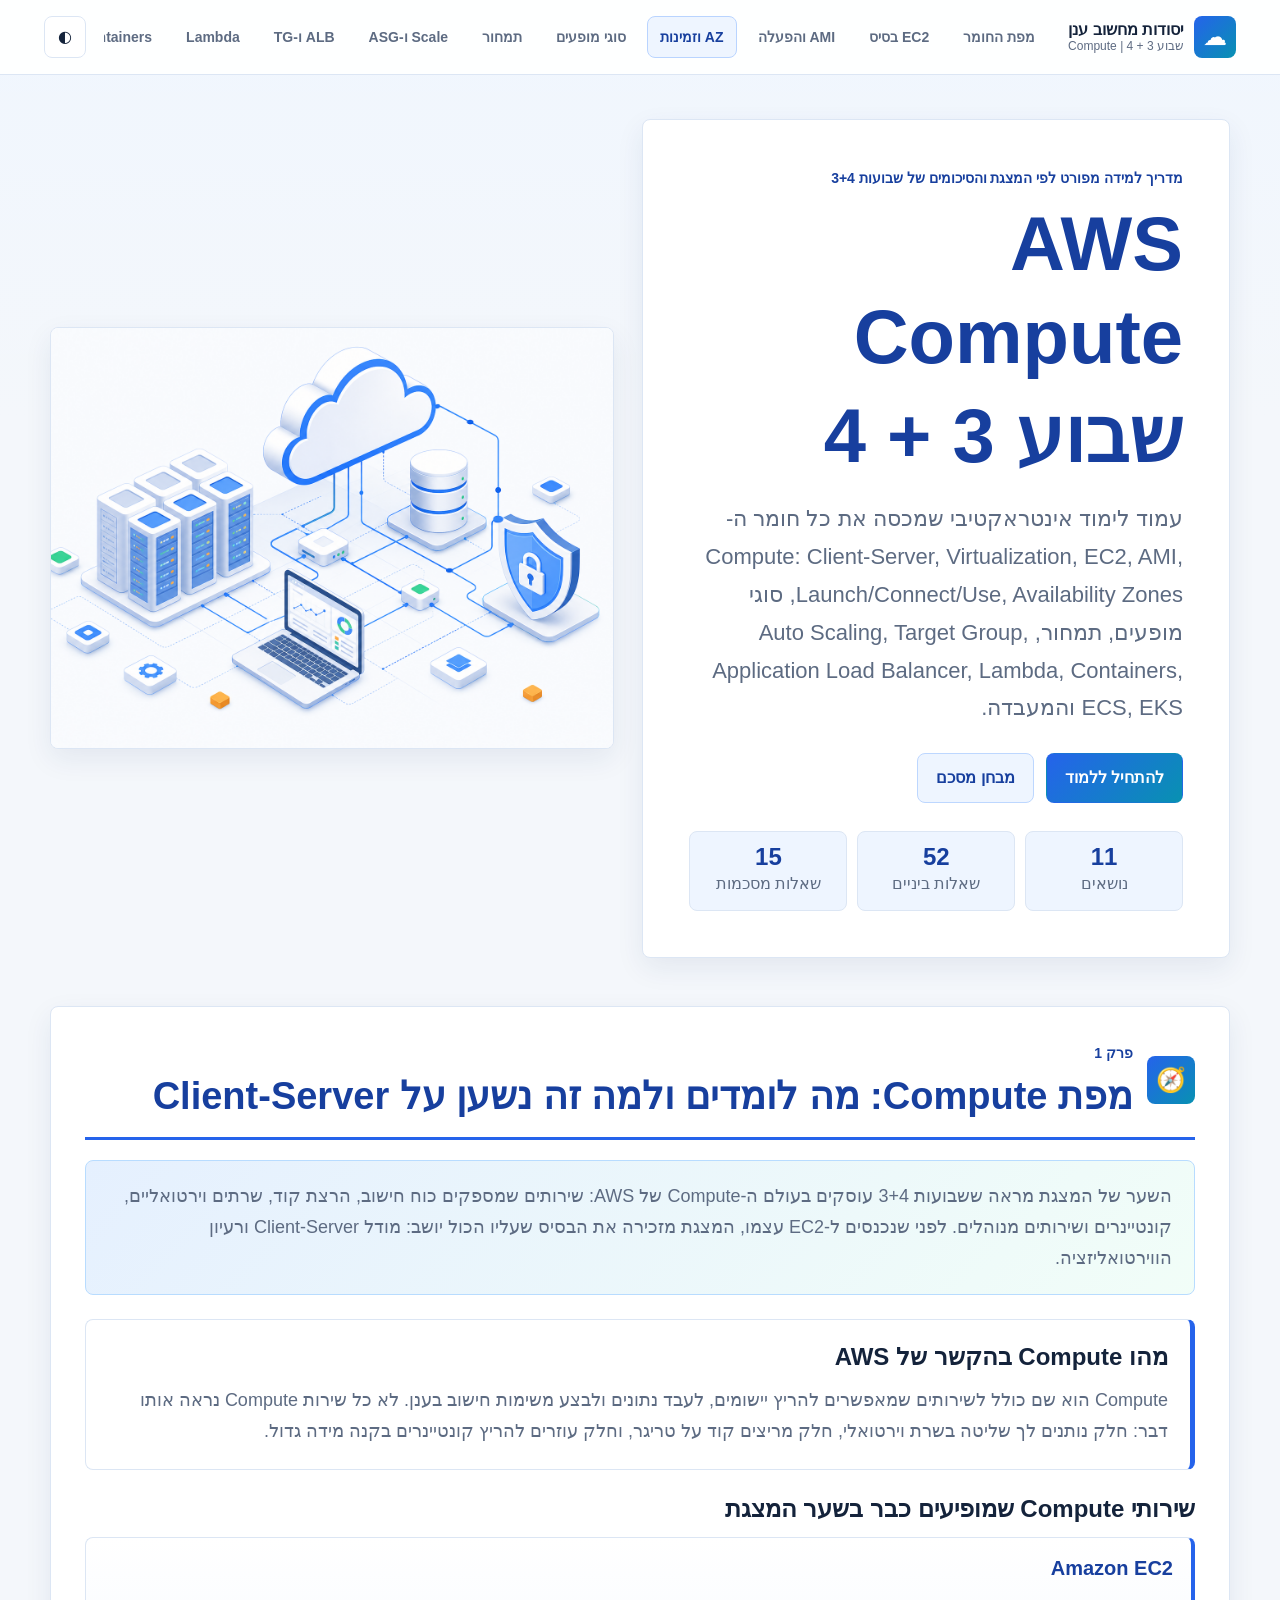
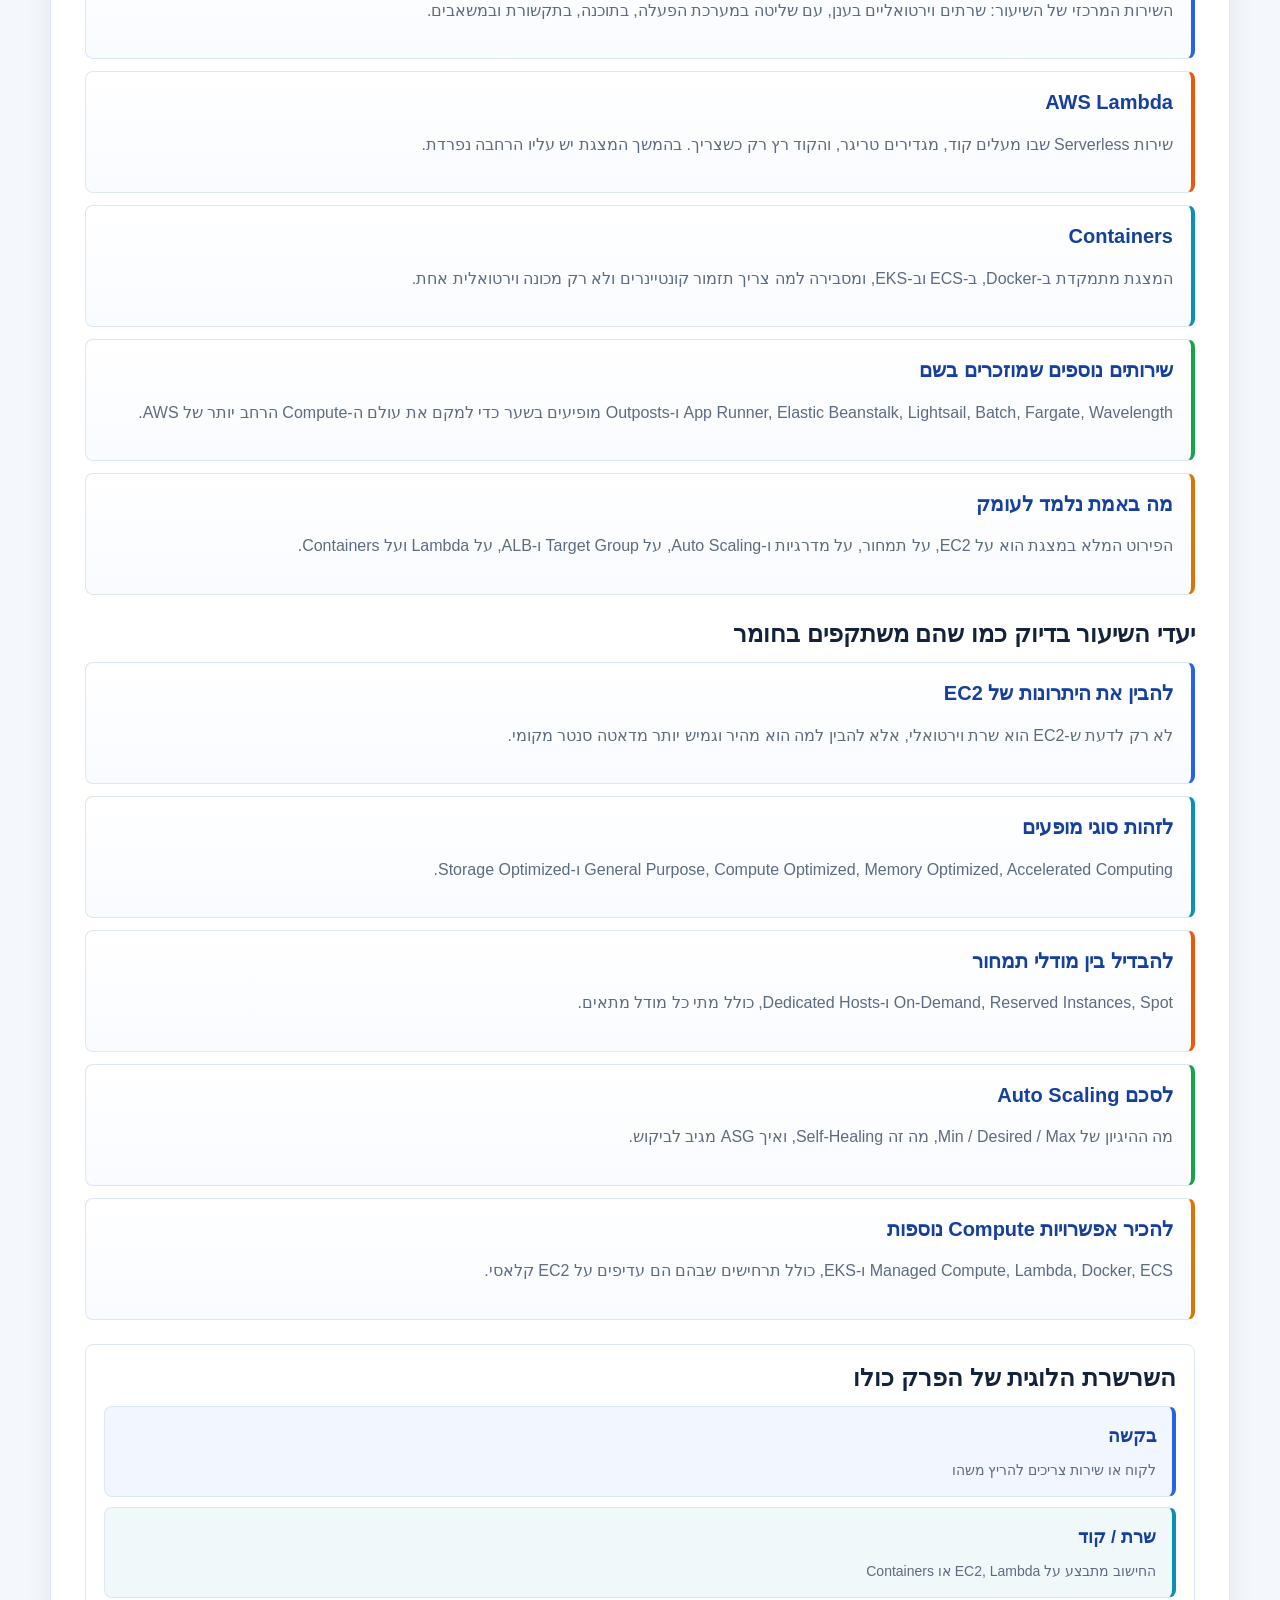
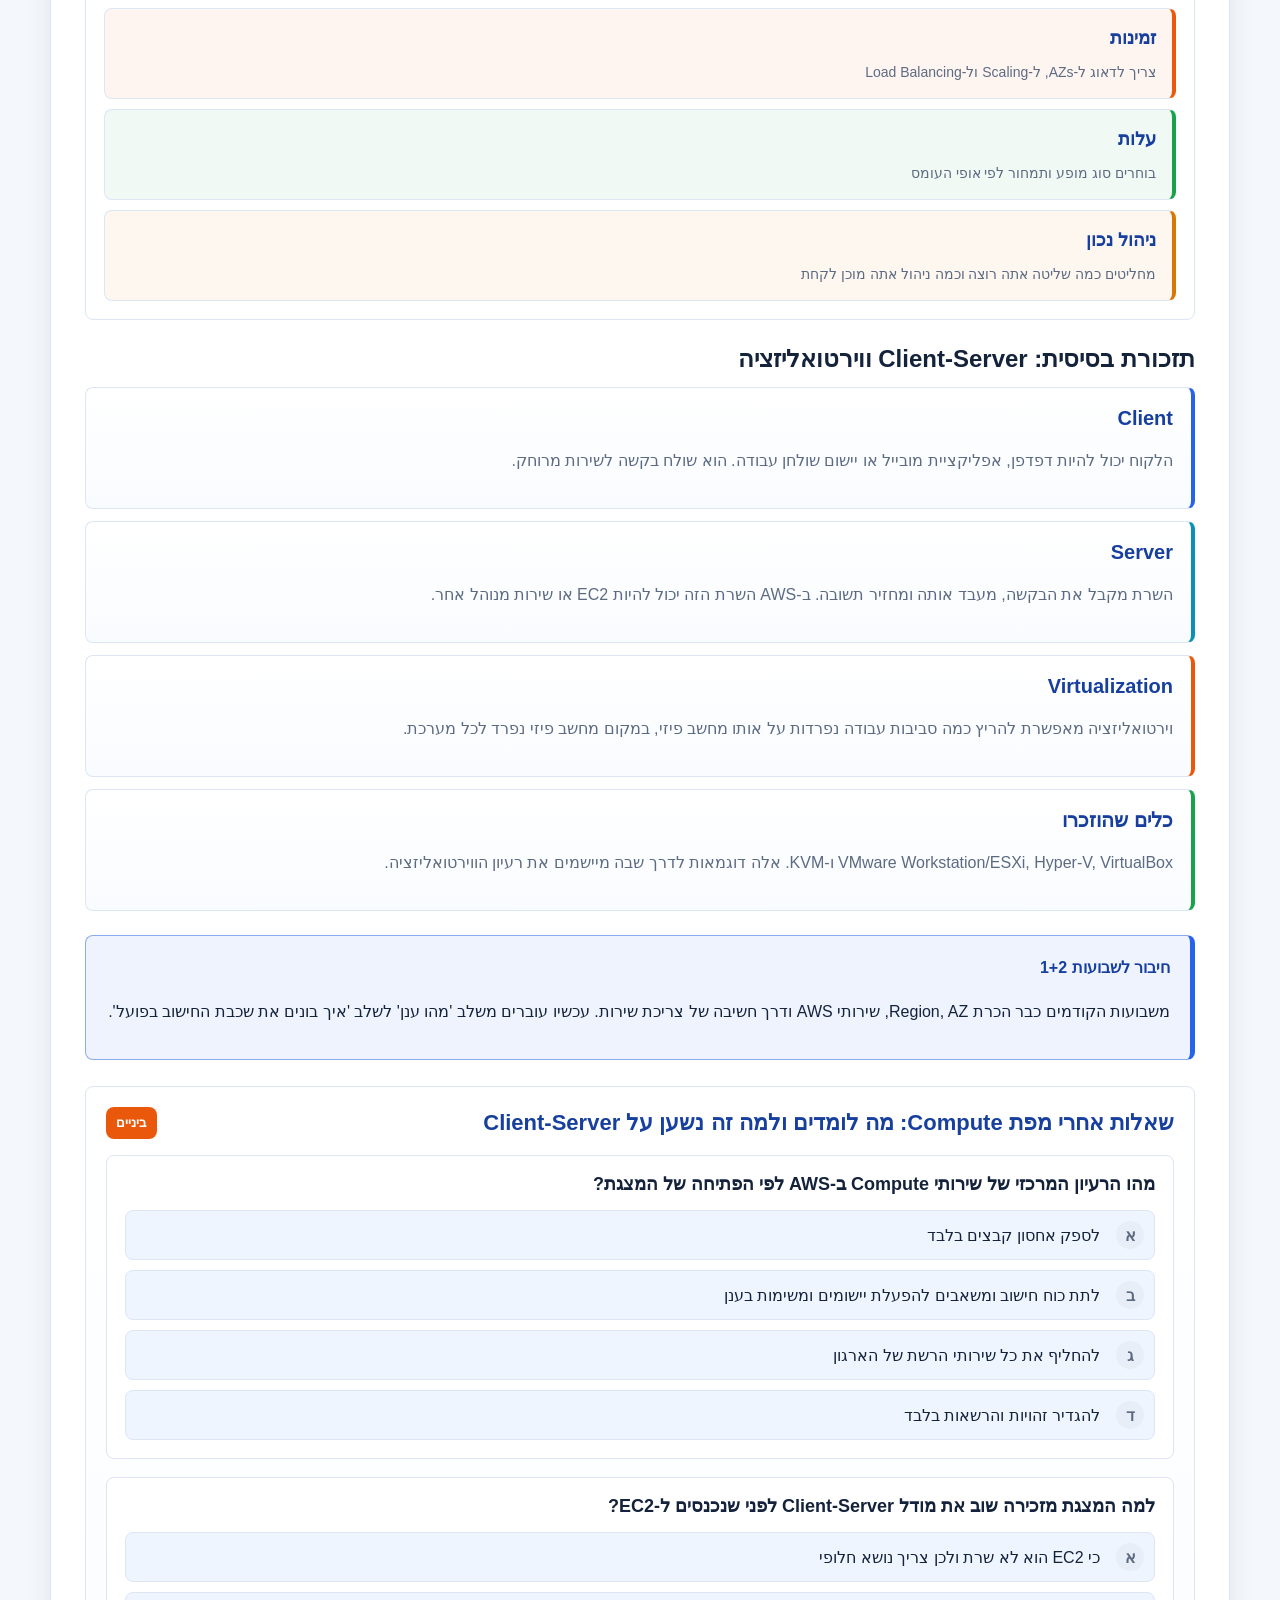
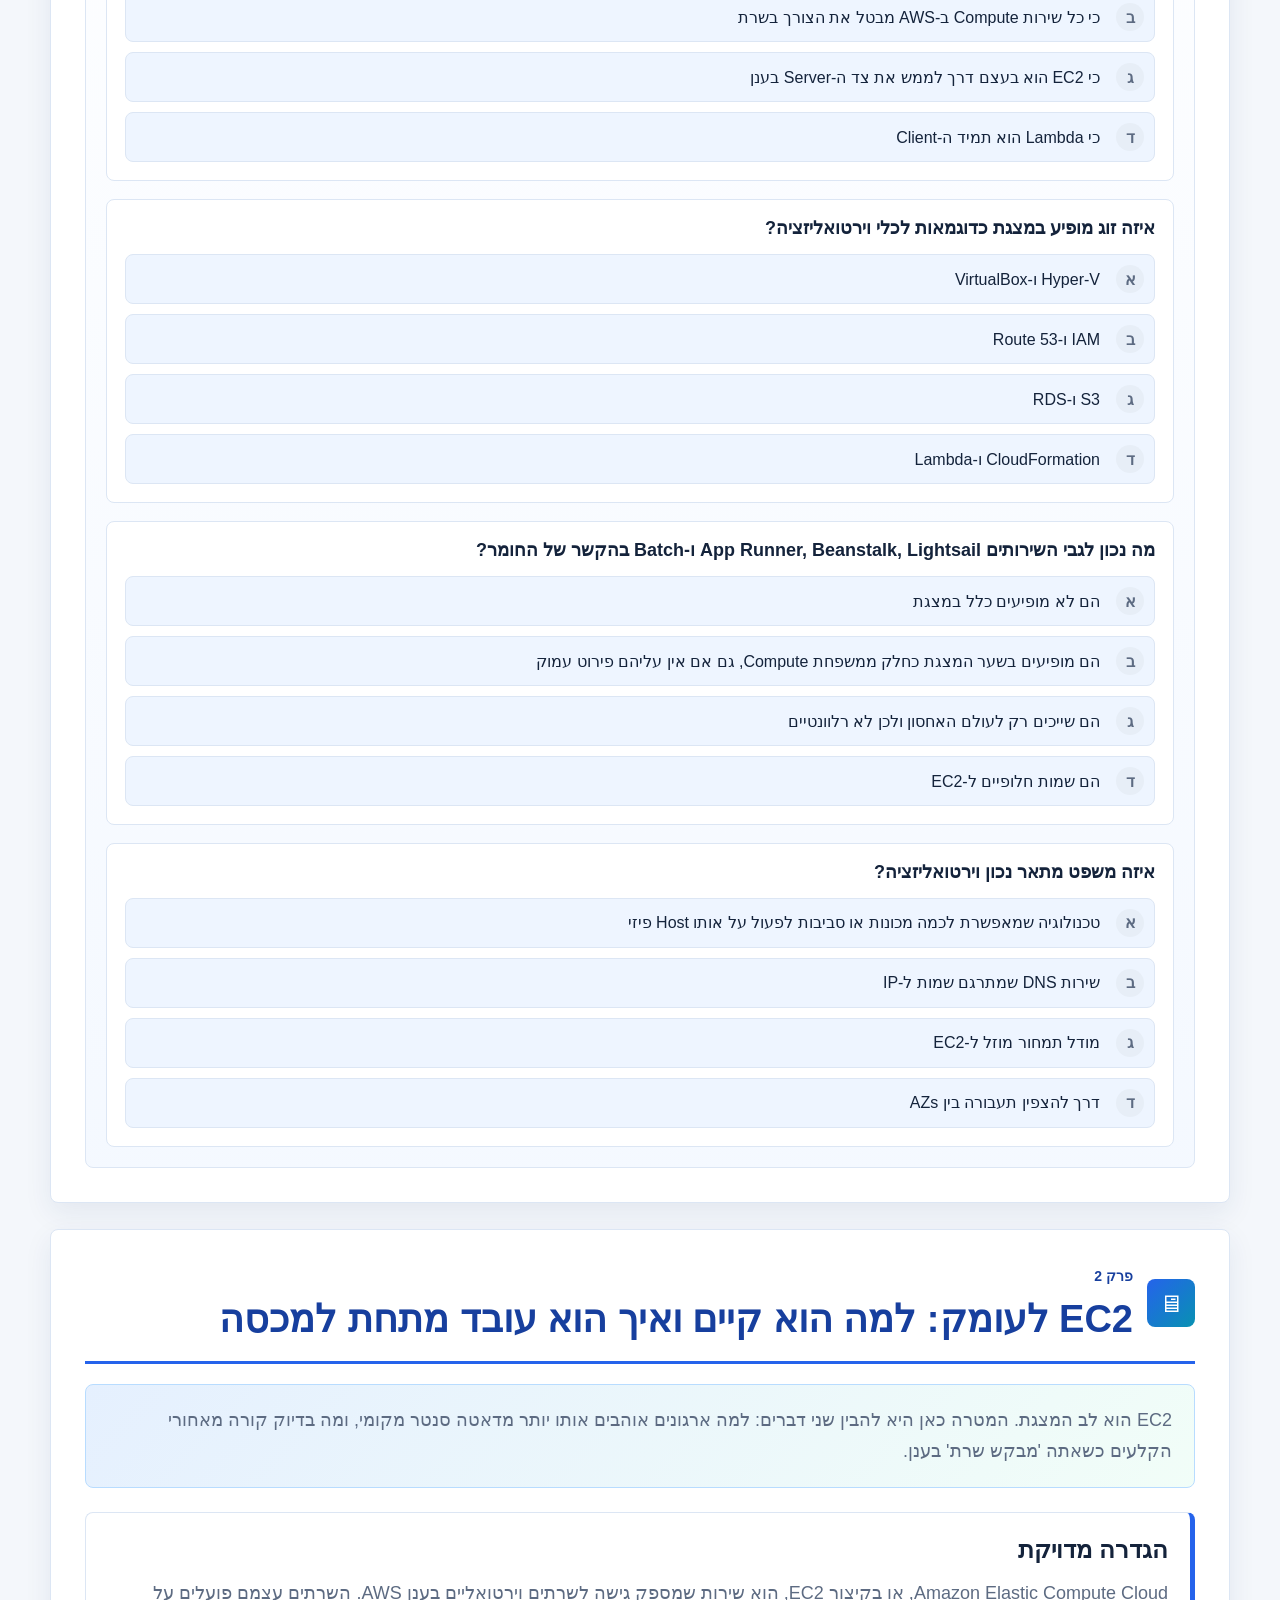
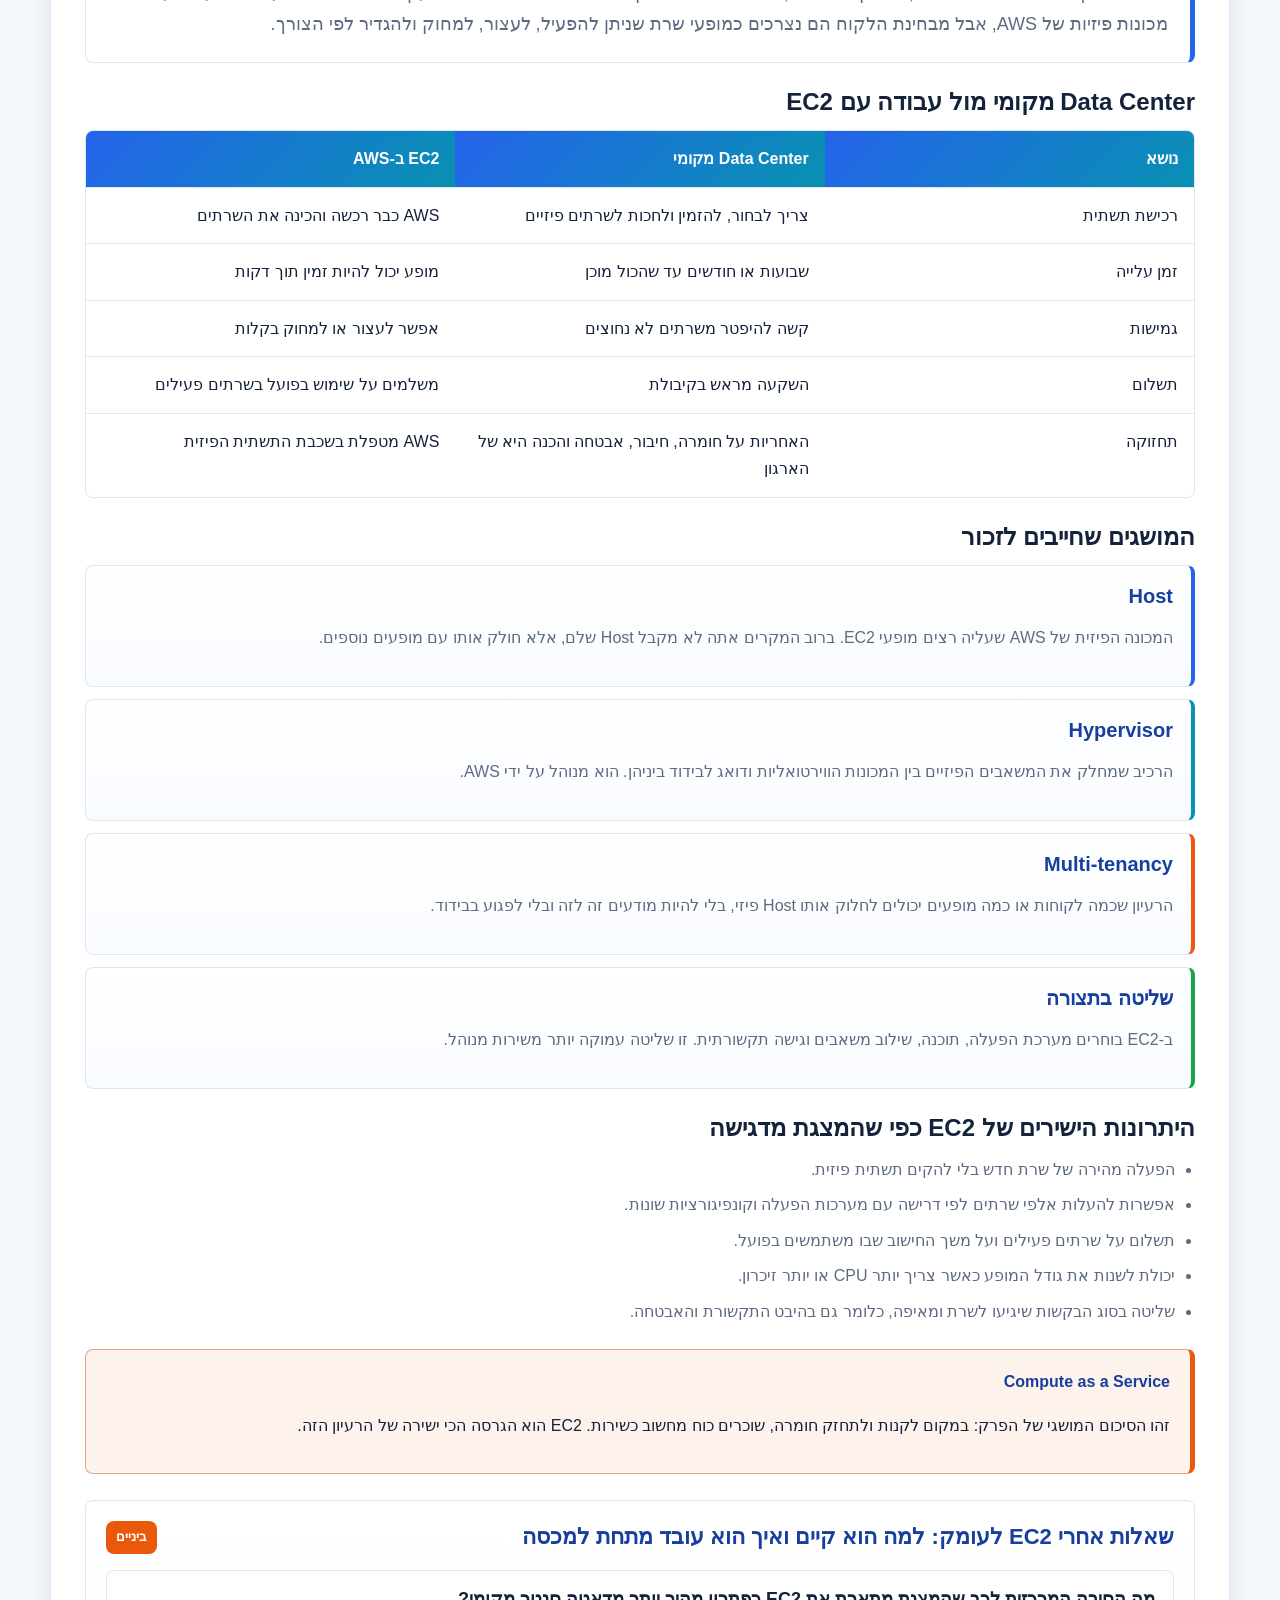
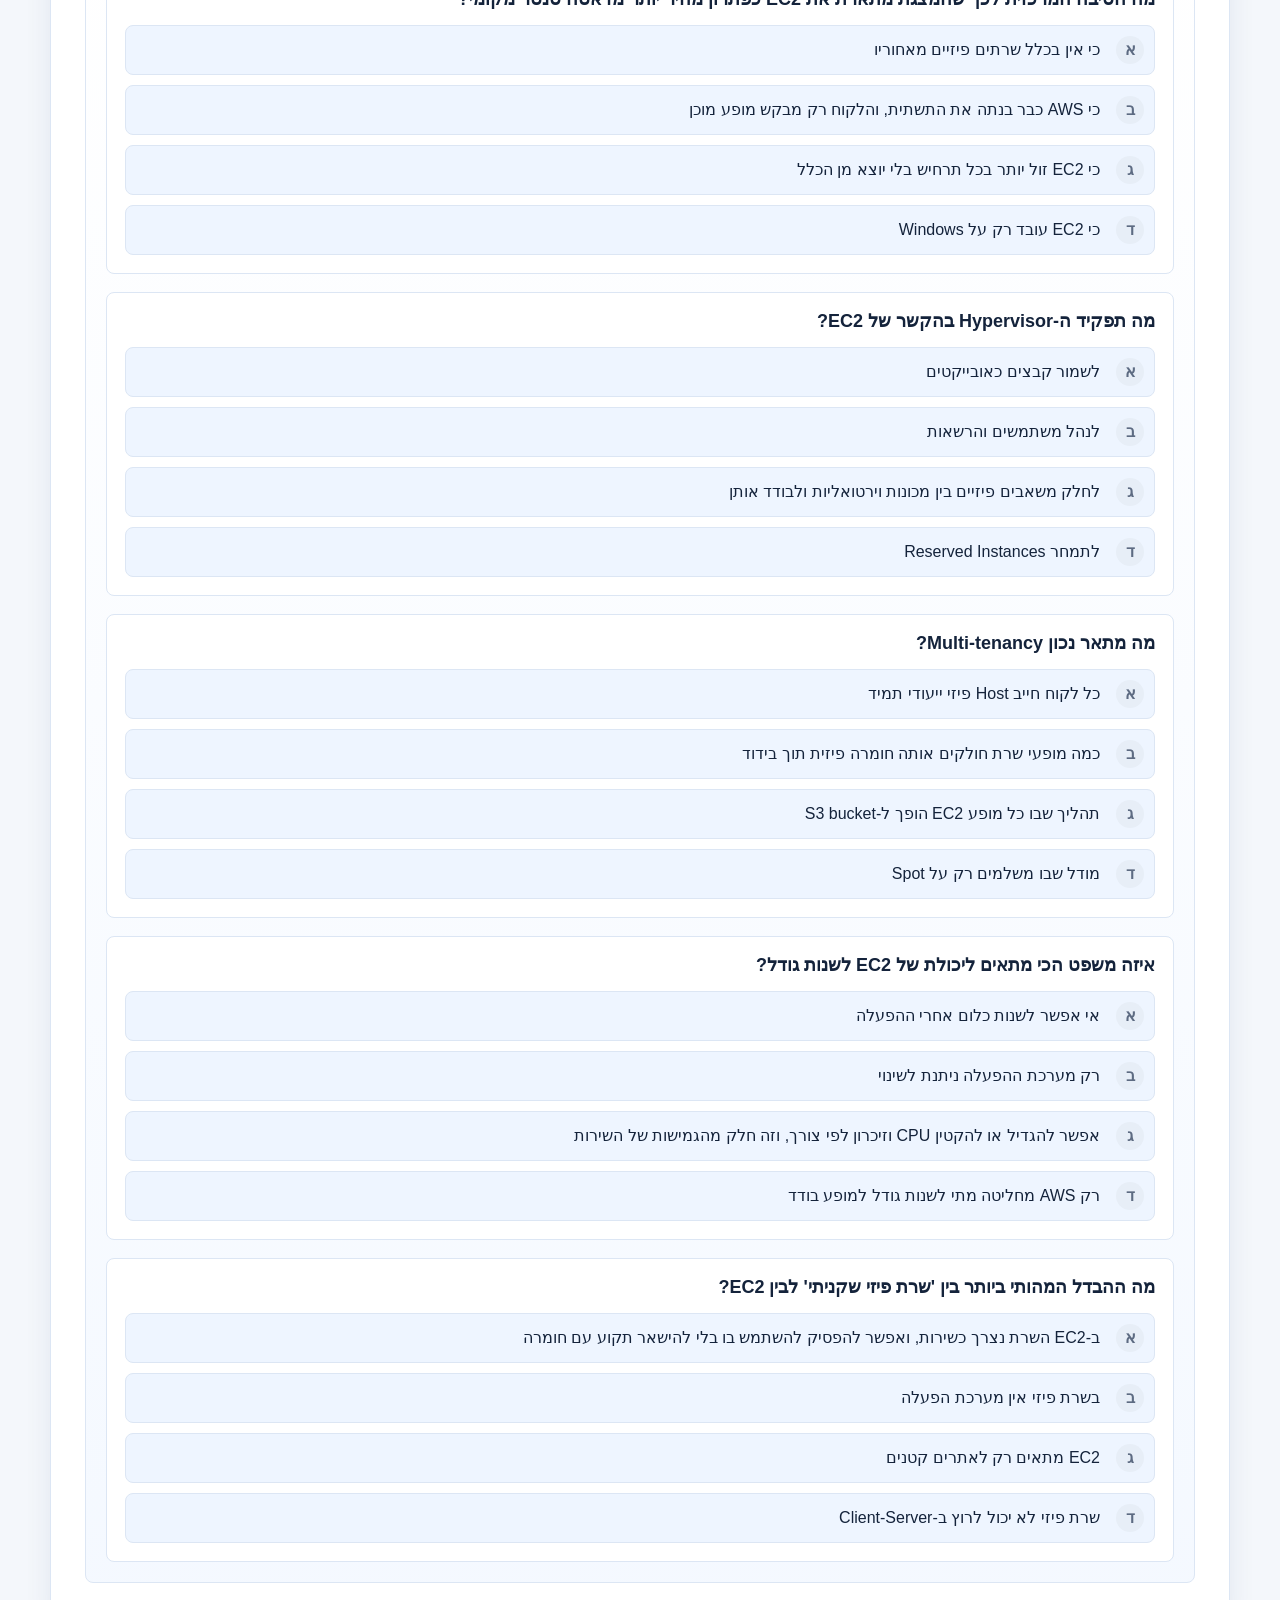
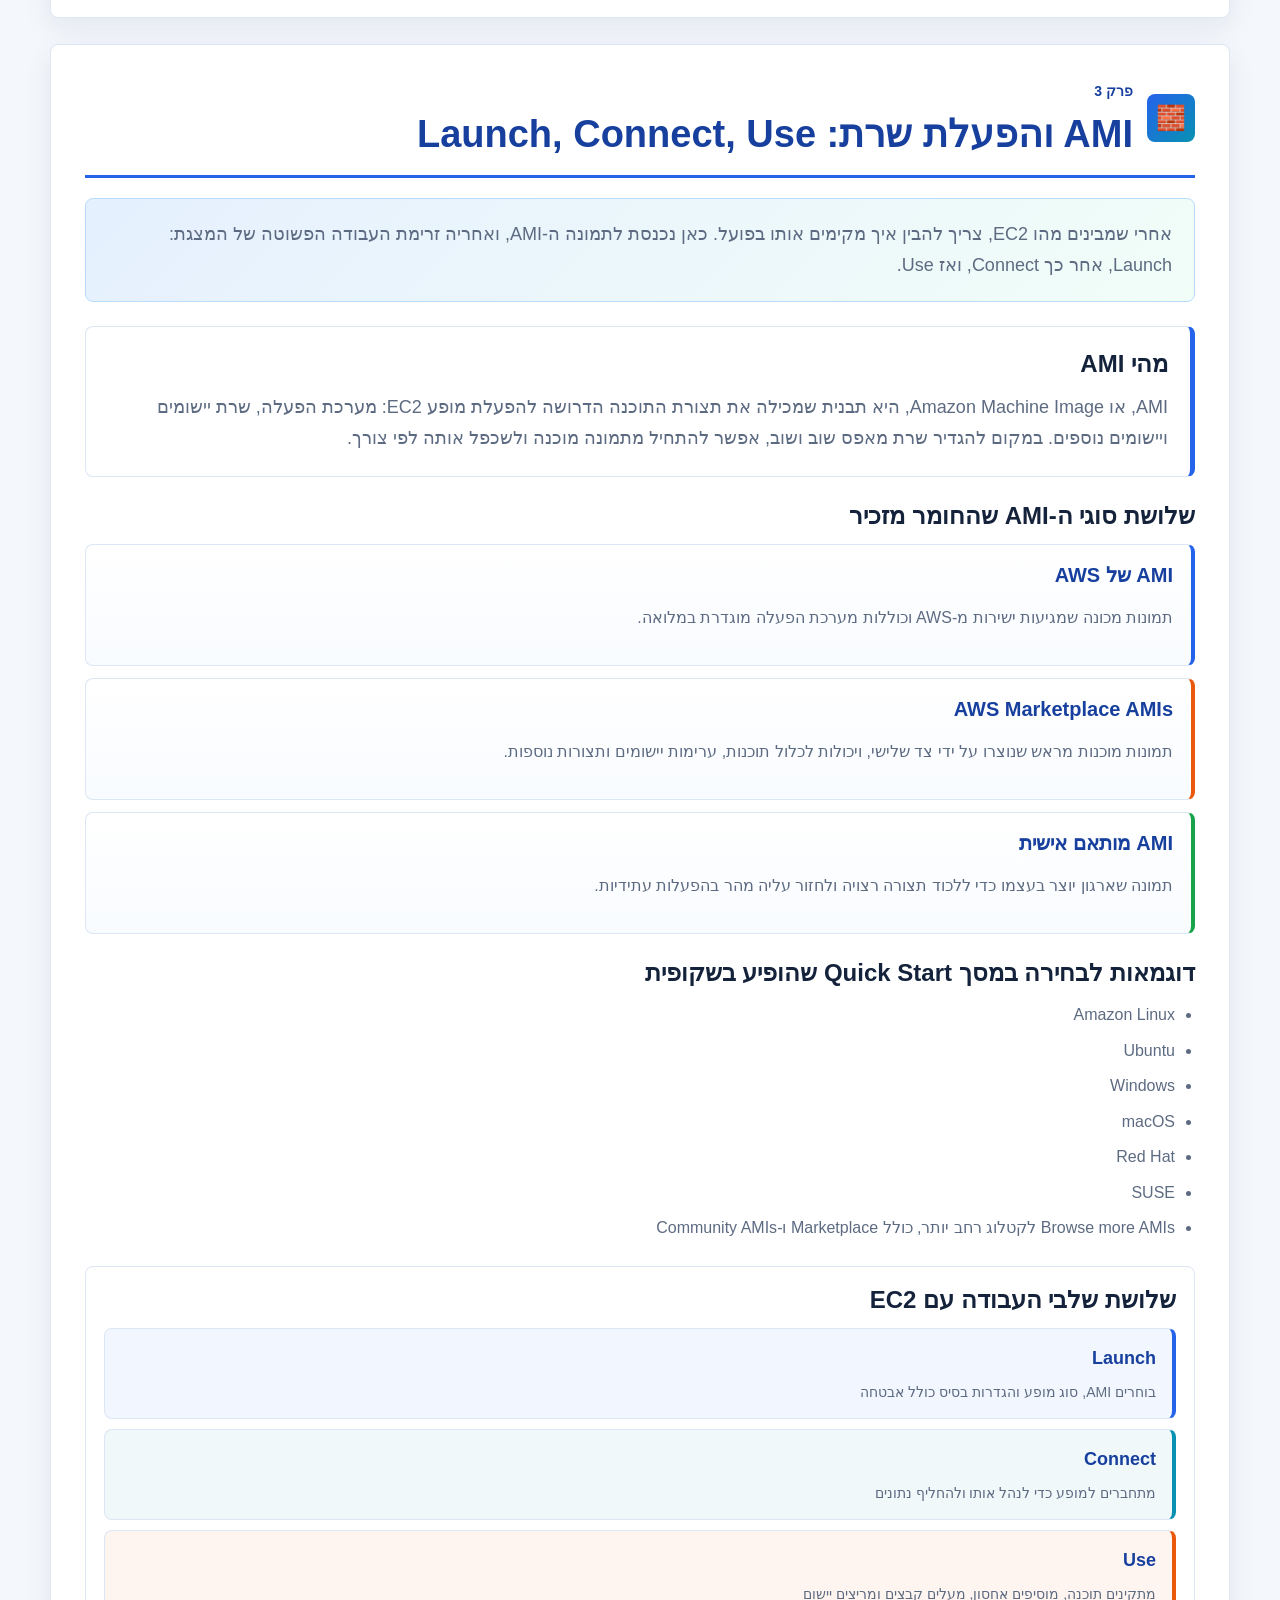
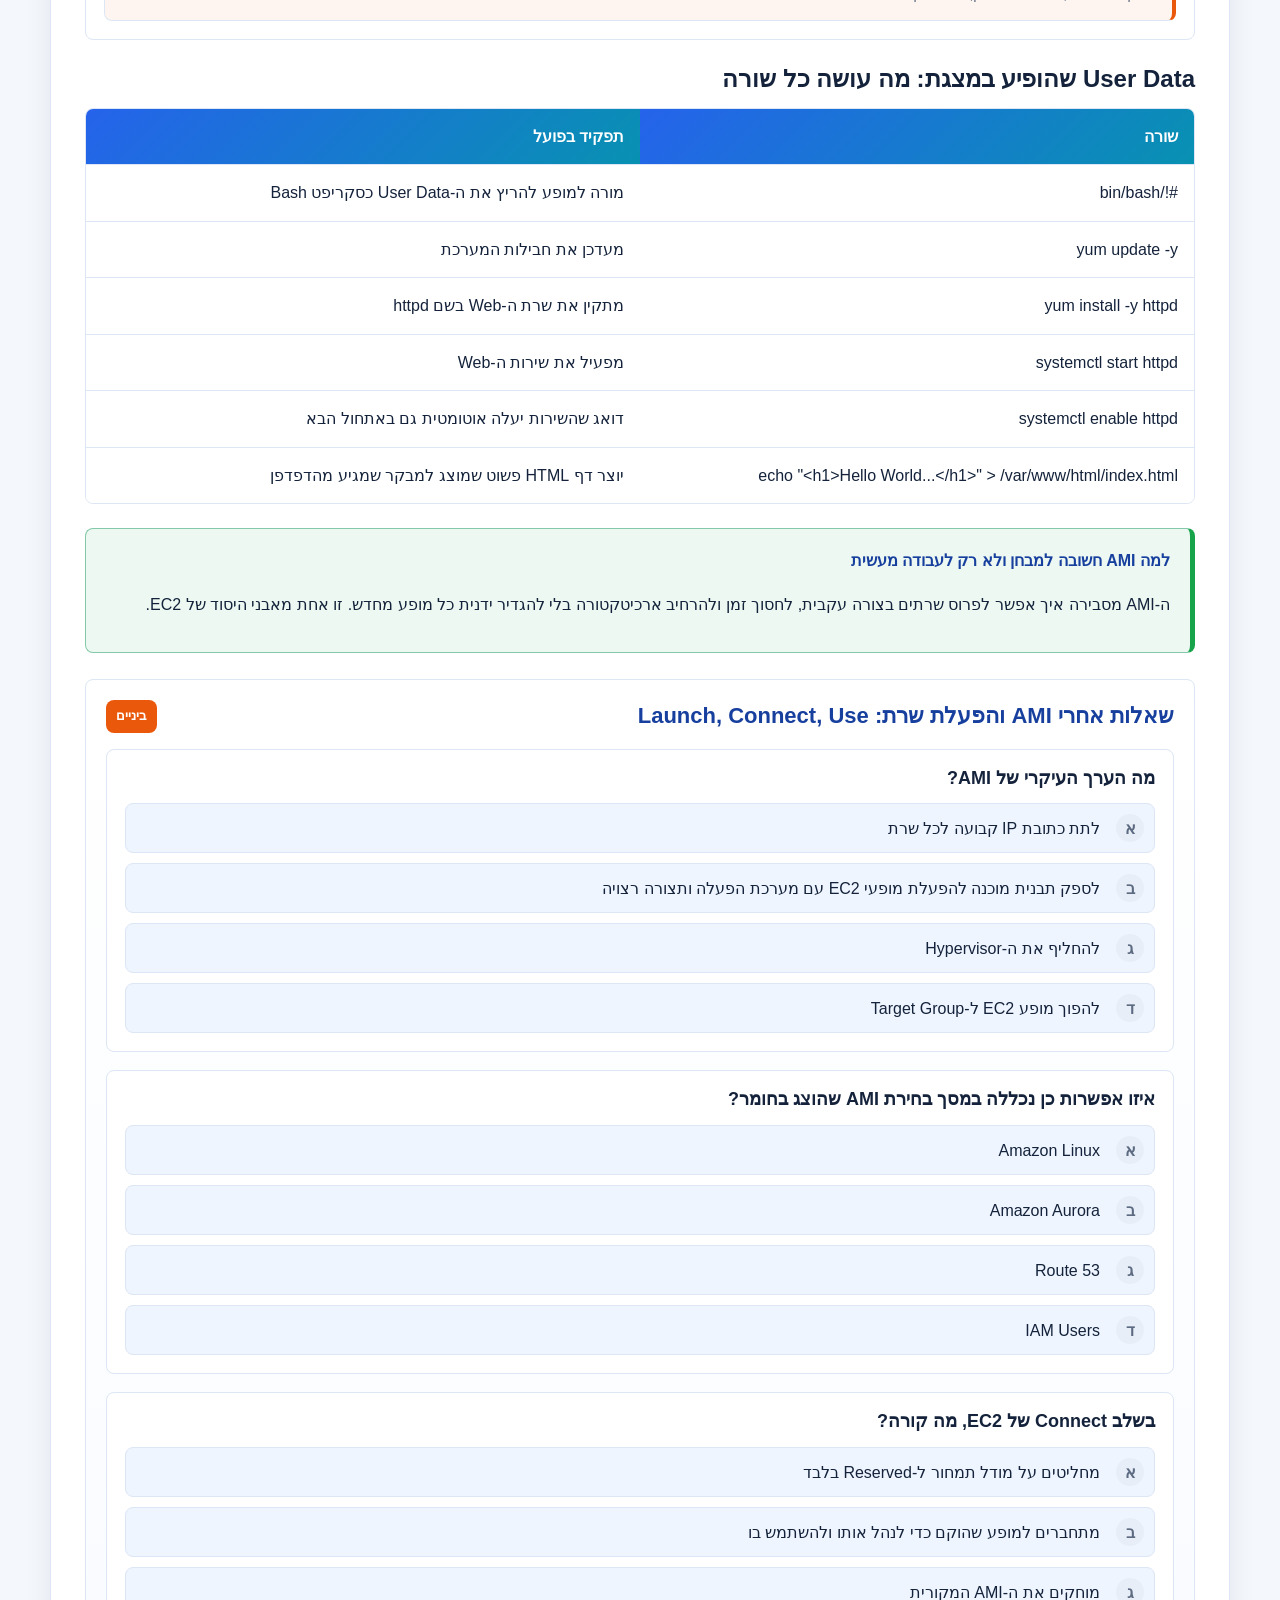
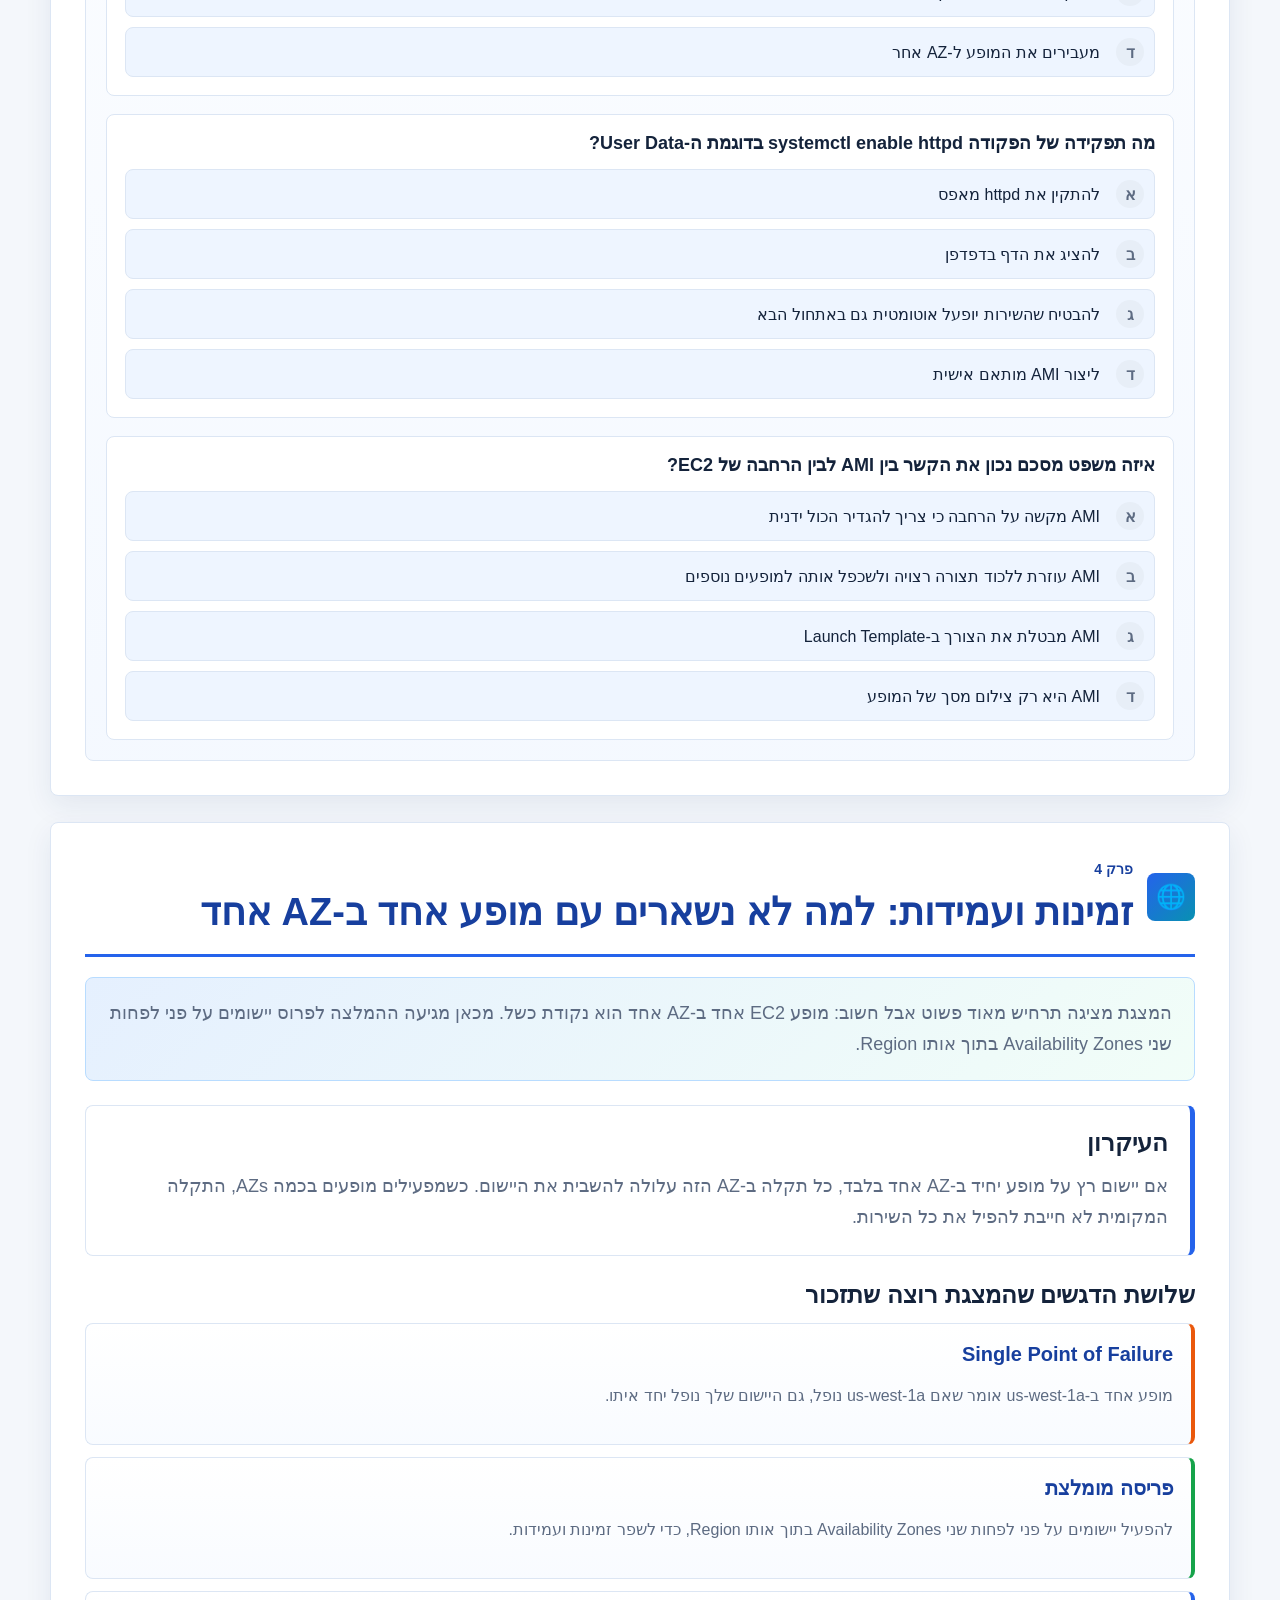
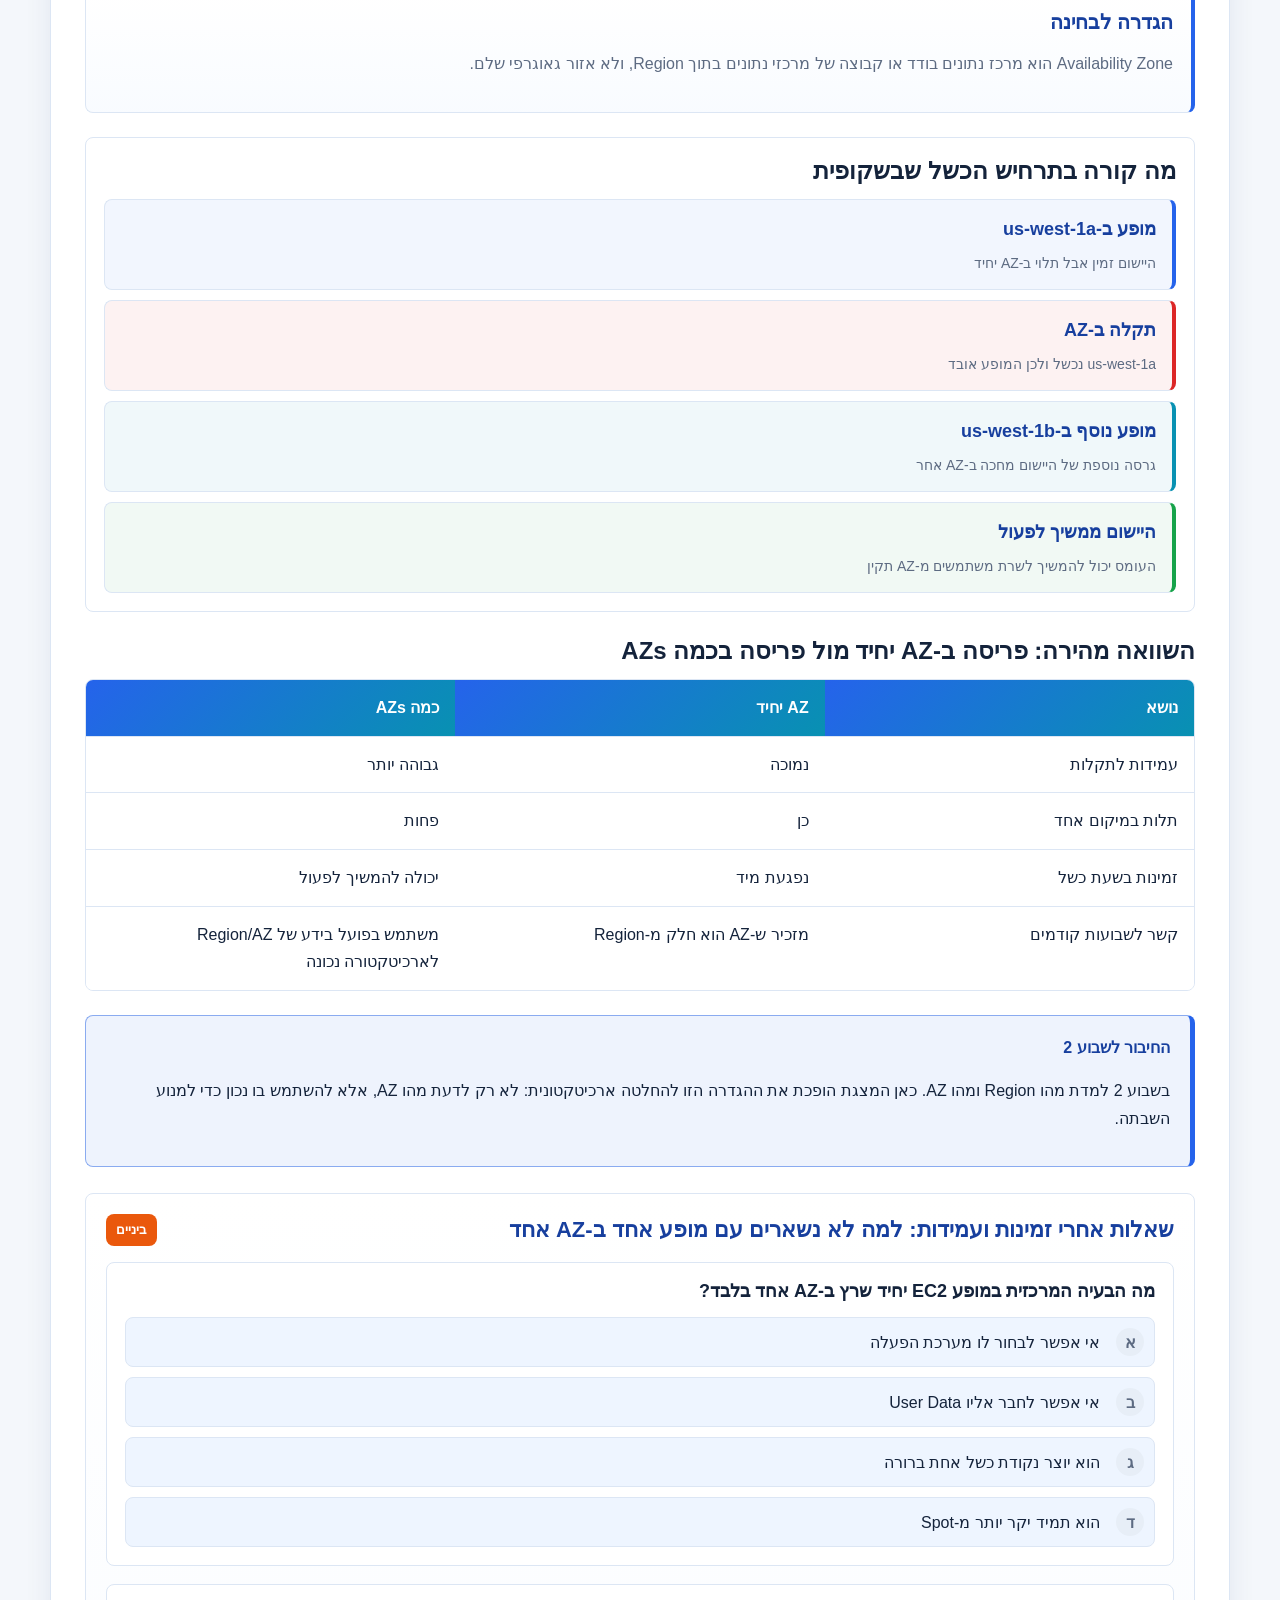
==== commit a6c14183: "Refine week 3+4 study guide layout" ====
--- a/index.html
+++ b/index.html
@@ -3,20 +3,10 @@
   <head>
     <meta charset="utf-8" />
     <meta name="viewport" content="width=device-width, initial-scale=1" />
-    <title>יסודות מחשוב ענן - שבוע 3+4 Compute</title>
+    <title>יסודות מחשוב ענן - מדריך למידה</title>
     <meta
       name="description"
-      content="מדריך לימוד אינטראקטיבי ומקיף לשבועות 3+4 ביסודות מחשוב ענן: EC2, AMI, Auto Scaling, ALB, Lambda, Containers ועוד."
-    />
-    <link
-      rel="icon"
-      href="data:image/svg+xml,%3Csvg xmlns='http://www.w3.org/2000/svg' viewBox='0 0 64 64'%3E%3Crect width='64' height='64' rx='16' fill='%231f5eff'/%3E%3Cpath d='M18 38c0-5.5 4.5-10 10-10 1 0 2 .1 2.9.4C32.7 23.5 37.8 20 43.5 20 50.4 20 56 25.6 56 32.5S50.4 45 43.5 45H28c-5.5 0-10-4.5-10-10Z' fill='white'/%3E%3C/svg%3E"
-    />
-    <link rel="preconnect" href="https://fonts.googleapis.com" />
-    <link rel="preconnect" href="https://fonts.gstatic.com" crossorigin />
-    <link
-      href="https://fonts.googleapis.com/css2?family=Heebo:wght@400;500;700;800&family=IBM+Plex+Sans+Hebrew:wght@500;700&display=swap"
-      rel="stylesheet"
+      content="מדריך לימוד אינטראקטיבי בעברית ליסודות מחשוב ענן ושירותי AWS, לפי שבועות 3+4 בנושא Compute."
     />
     <link rel="stylesheet" href="./styles.css" />
   </head>
@@ -36,81 +26,30 @@
     <main id="top">
       <section class="hero">
         <div class="hero-content">
-          <p class="course-label">מדריך לימוד מלא לפי המצגת, הסיכום המלא והסיכום הקצר</p>
-          <h1>AWS Compute בלי חורים בחומר</h1>
+          <p class="course-label">מדריך למידה מפורט לפי המצגת והסיכומים של שבועות 3+4</p>
+          <h1>
+            <span class="hero-title-ltr">AWS Compute</span>
+            <span class="hero-title-rtl">שבוע 3 + 4</span>
+          </h1>
           <p class="hero-copy">
-            עמוד לימוד אחד שמרכז את כל שבועות 3+4: מהו EC2, למה הוא עדיף על Data Center
-            מקומי, איך AMI חוסך זמן, למה כדאי לפרוס על כמה Availability Zones, איך בוחרים
-            סוג מופע, מתי משתמשים ב-Auto Scaling, מה היחס בין ALB ל-Target Group, מתי Lambda
-            עדיפה, ואיך ECS/EKS נכנסים לתמונה.
+            עמוד לימוד אינטראקטיבי שמכסה את כל חומר ה-Compute:
+            Client-Server, Virtualization, EC2, AMI, Launch/Connect/Use,
+            Availability Zones, סוגי מופעים, תמחור, Auto Scaling, Target Group,
+            Application Load Balancer, Lambda, Containers, ECS, EKS והמעבדה.
           </p>
           <div class="hero-actions" aria-label="פעולות מהירות">
             <a class="button primary" href="#compute-foundations">להתחיל ללמוד</a>
-            <a class="button secondary" href="#final-exam">לעבור למבחן מסכם</a>
+            <a class="button secondary" href="#final-exam">מבחן מסכם</a>
           </div>
           <div class="coverage-strip" aria-label="כיסוי חומר">
-            <span><strong id="sectionCount">0</strong> פרקים</span>
+            <span><strong id="sectionCount">0</strong> נושאים</span>
             <span><strong id="quizCount">0</strong> שאלות ביניים</span>
             <span><strong id="examCount">0</strong> שאלות מסכמות</span>
           </div>
         </div>
-
         <div class="hero-visual" aria-hidden="true">
-          <div class="orbit-board">
-            <div class="orbit-core">
-              <span class="core-tag">Compute</span>
-              <strong>AWS</strong>
-              <p>EC2 · AMI · ASG · ALB · Lambda · ECS · EKS</p>
-            </div>
-
-            <div class="orbit-node node-ec2">
-              <strong>EC2</strong>
-              <span>Virtual Machines</span>
-            </div>
-            <div class="orbit-node node-ami">
-              <strong>AMI</strong>
-              <span>Ready Template</span>
-            </div>
-            <div class="orbit-node node-asg">
-              <strong>ASG</strong>
-              <span>Scale + Self-Heal</span>
-            </div>
-            <div class="orbit-node node-alb">
-              <strong>ALB</strong>
-              <span>Routes Traffic</span>
-            </div>
-            <div class="orbit-node node-lambda">
-              <strong>Lambda</strong>
-              <span>Code on Trigger</span>
-            </div>
-            <div class="orbit-node node-containers">
-              <strong>Containers</strong>
-              <span>ECS / EKS / Docker</span>
-            </div>
-          </div>
+          <img src="./assets/cloud-hero.png" alt="" />
         </div>
-      </section>
-
-      <section class="notice-band" aria-labelledby="coverage-title">
-        <div>
-          <h2 id="coverage-title">איך נבנה החומר כאן</h2>
-          <p>
-            התוכן נכתב לפי קובץ המצגת הרשמי של שבועות 3+4, הושווה לסיכום המלא, ונבדק גם מול
-            שקופיות מרונדרות כדי לא לפספס תרשימים, זרימות או מסכי הדגמה. אחרי כל מיני־נושא
-            מחכות לך שאלות חדשות, לא שאלות מועתקות מהמבחן.
-          </p>
-        </div>
-        <a class="text-link" href="#coverage-check">לבדיקת כיסוי מלאה</a>
-      </section>
-
-      <aside class="floating-score" aria-live="polite">
-        <span>ניקוד שאלות</span>
-        <strong><span id="scoreCorrect">0</span>/<span id="scoreTotal">0</span></strong>
-      </aside>
-
-      <section class="quick-map" aria-labelledby="map-title">
-        <h2 id="map-title">מפת לימוד מהירה</h2>
-        <div id="learningMap" class="map-grid"></div>
       </section>
 
       <div id="sectionsRoot" class="sections-root"></div>
@@ -124,34 +63,15 @@
           </div>
         </div>
         <p class="section-intro">
-          השאלות כאן בודקות הבנה אמיתית: בחירת שירות מתאים, ניתוח תרחיש, קישור בין EC2,
-          זמינות, תמחור, Autoscaling, Lambda ו-Containers, וגם חיבור רך לנושאי Region/AZ
-          משבועות קודמים.
+          שאלות חדשות על כל הנושאים שנלמדו. הן לא מועתקות מהמבחנים, אלא בנויות כדי לבדוק
+          הבנה אמיתית של EC2, זמינות, תמחור, Scaling, Lambda ו-Containers.
         </p>
         <div id="finalExamRoot" class="quiz-list"></div>
-      </section>
-
-      <section id="coverage-check" class="section-shell appendix">
-        <div class="section-heading">
-          <span class="section-icon">✅</span>
-          <div>
-            <p class="eyebrow">בקרת כיסוי</p>
-            <h2>כל הנושאים שנכנסו לאתר</h2>
-          </div>
-        </div>
-        <p class="section-intro">
-          הרשימה הזאת לא מחליפה את התוכן. היא כאן כדי שתוכל לבדוק שלא נשארו שקופיות, מונחים
-          או דגשים בלי מענה באתר.
-        </p>
-        <div id="coverageRoot" class="coverage-checklist"></div>
       </section>
     </main>
 
     <footer class="site-footer">
-      <p>
-        נבנה כאתר לימוד סטטי לפרסום פשוט ב-GitHub Pages. מקורות: המצגת הרשמית של שבוע 3+4
-        והסיכומים שנמצאו בתיקיות שלך.
-      </p>
+      <p>נבנה על ידי שלו אמין לקורס יסודות מבוא לענן.</p>
     </footer>
 
     <script src="./data.js"></script>
--- a/styles.css
+++ b/styles.css
@@ -1,47 +1,42 @@
 :root {
   color-scheme: light;
-  --bg: #f4f8fd;
-  --bg-strong: #e7f0fb;
+  --bg: #f4f7fb;
   --surface: #ffffff;
   --surface-soft: #eef5ff;
-  --surface-strong: #dfeeff;
-  --ink: #14253e;
-  --muted: #5b6982;
-  --line: #d9e6f6;
-  --blue: #1f5eff;
-  --blue-dark: #173a93;
-  --teal: #0ea5a1;
-  --green: #198754;
-  --orange: #f0831f;
+  --ink: #14233b;
+  --muted: #5d6b82;
+  --line: #dce6f4;
+  --blue: #2563eb;
+  --blue-dark: #173f9e;
+  --teal: #0891b2;
+  --green: #16a34a;
+  --orange: #ea580c;
   --yellow: #d97706;
-  --red: #d64545;
-  --shadow: 0 24px 70px rgba(17, 49, 102, 0.12);
-  --shadow-soft: 0 12px 34px rgba(17, 49, 102, 0.08);
-  --radius: 14px;
+  --red: #dc2626;
+  --shadow: 0 18px 55px rgba(24, 55, 99, 0.12);
+  --shadow-soft: 0 10px 28px rgba(24, 55, 99, 0.08);
+  --radius: 8px;
   --max: 1180px;
-  --font-ui: "Heebo", "Noto Sans Hebrew", sans-serif;
-  --font-display: "IBM Plex Sans Hebrew", "Heebo", "Noto Sans Hebrew", sans-serif;
+  font-family: Arial, "Noto Sans Hebrew", "Segoe UI", sans-serif;
 }
 
 [data-theme="dark"] {
   color-scheme: dark;
-  --bg: #09111e;
-  --bg-strong: #0d1830;
-  --surface: #101b2f;
-  --surface-soft: #13233f;
-  --surface-strong: #18325a;
-  --ink: #f4f8ff;
-  --muted: #b9c8df;
-  --line: #243a5f;
-  --blue: #74a7ff;
-  --blue-dark: #b7d0ff;
-  --teal: #46d1c7;
-  --green: #5fd08e;
-  --orange: #ffad57;
-  --yellow: #ffc759;
-  --red: #ff8d8d;
-  --shadow: 0 24px 70px rgba(0, 0, 0, 0.34);
-  --shadow-soft: 0 12px 34px rgba(0, 0, 0, 0.22);
+  --bg: #0f172a;
+  --surface: #172033;
+  --surface-soft: #132847;
+  --ink: #eff6ff;
+  --muted: #b9c5d8;
+  --line: #2b3d59;
+  --blue: #60a5fa;
+  --blue-dark: #93c5fd;
+  --teal: #22d3ee;
+  --green: #4ade80;
+  --orange: #fb923c;
+  --yellow: #fbbf24;
+  --red: #fb7185;
+  --shadow: 0 18px 55px rgba(0, 0, 0, 0.35);
+  --shadow-soft: 0 10px 28px rgba(0, 0, 0, 0.25);
 }
 
 * {
@@ -50,18 +45,14 @@
 
 html {
   scroll-behavior: smooth;
-  scroll-padding-top: 96px;
 }
 
 body {
   margin: 0;
+  background:
+    linear-gradient(180deg, rgba(239, 246, 255, 0.8), transparent 420px),
+    var(--bg);
   color: var(--ink);
-  background:
-    radial-gradient(circle at top right, rgba(31, 94, 255, 0.14), transparent 22%),
-    radial-gradient(circle at top left, rgba(240, 131, 31, 0.14), transparent 18%),
-    linear-gradient(180deg, rgba(255, 255, 255, 0.4), transparent 420px),
-    var(--bg);
-  font-family: var(--font-ui);
   font-size: 16px;
   line-height: 1.72;
   overflow-x: hidden;
@@ -76,43 +67,30 @@
   font: inherit;
 }
 
-h1,
-h2,
-h3,
-h4 {
-  margin: 0;
-  line-height: 1.18;
-  letter-spacing: 0;
-  font-family: var(--font-display);
-}
-
-p {
-  margin: 0;
-}
-
 .topbar {
   position: sticky;
   top: 0;
-  z-index: 30;
+  z-index: 20;
   display: grid;
   grid-template-columns: auto 1fr auto;
   gap: 18px;
   align-items: center;
-  min-height: 76px;
-  padding: 12px clamp(18px, 4vw, 44px);
-  background: rgba(255, 255, 255, 0.88);
+  min-height: 72px;
+  padding: 10px clamp(18px, 4vw, 44px);
+  background: rgba(255, 255, 255, 0.92);
   border-bottom: 1px solid var(--line);
   backdrop-filter: blur(18px);
 }
 
 [data-theme="dark"] .topbar {
-  background: rgba(9, 17, 30, 0.88);
+  background: rgba(15, 23, 42, 0.9);
 }
 
 .brand {
   display: inline-flex;
   align-items: center;
-  gap: 12px;
+  gap: 10px;
+  color: var(--ink);
   text-decoration: none;
   white-space: nowrap;
 }
@@ -123,28 +101,19 @@
   line-height: 1.2;
 }
 
-.brand strong {
-  font-size: 18px;
-}
-
 .brand small {
   color: var(--muted);
   font-size: 12px;
 }
 
-.brand-mark,
-.section-icon {
+.brand-mark {
   display: grid;
   place-items: center;
-  width: 46px;
-  height: 46px;
-  border-radius: 12px;
+  width: 42px;
+  height: 42px;
   color: #fff;
   background: linear-gradient(135deg, var(--blue), var(--teal));
-  box-shadow: inset 0 1px 0 rgba(255, 255, 255, 0.28);
-}
-
-.brand-mark {
+  border-radius: var(--radius);
   font-size: 24px;
 }
 
@@ -161,7 +130,7 @@
   flex: 0 0 auto;
   padding: 8px 12px;
   border: 1px solid transparent;
-  border-radius: 999px;
+  border-radius: var(--radius);
   color: var(--muted);
   font-size: 14px;
   font-weight: 700;
@@ -172,31 +141,30 @@
 .nav-tabs a.active {
   color: var(--blue-dark);
   background: var(--surface-soft);
-  border-color: #bed6ff;
+  border-color: #b9d4ff;
 }
 
 .theme-toggle {
-  width: 44px;
-  height: 44px;
-  border: 1px solid var(--line);
-  border-radius: 12px;
+  width: 42px;
+  height: 42px;
+  border: 1px solid var(--line);
+  border-radius: var(--radius);
   color: var(--ink);
   background: var(--surface);
   cursor: pointer;
 }
 
-main,
-.site-footer {
+main {
   width: min(var(--max), calc(100% - 32px));
   margin: 0 auto;
 }
 
 .hero {
   display: grid;
-  grid-template-columns: minmax(0, 1.02fr) minmax(320px, 0.98fr);
+  grid-template-columns: minmax(0, 1.02fr) minmax(360px, 0.98fr);
   gap: 28px;
-  align-items: stretch;
-  padding: 44px 0 20px;
+  align-items: center;
+  padding: 44px 0 22px;
 }
 
 .hero-content,
@@ -207,30 +175,57 @@
 .floating-score {
   background: var(--surface);
   border: 1px solid var(--line);
-  border-radius: calc(var(--radius) + 4px);
+  border-radius: var(--radius);
   box-shadow: var(--shadow-soft);
 }
 
 .hero-content {
-  padding: clamp(26px, 4vw, 44px);
+  padding: clamp(26px, 4vw, 46px);
 }
 
 .course-label,
 .eyebrow {
-  margin-bottom: 8px;
+  margin: 0 0 8px;
   color: var(--blue-dark);
   font-size: 14px;
   font-weight: 800;
 }
 
+h1,
+h2,
+h3,
+h4 {
+  margin: 0;
+  line-height: 1.22;
+  letter-spacing: 0;
+}
+
 h1 {
-  font-size: clamp(40px, 6.6vw, 74px);
-  color: var(--blue-dark);
+  font-size: clamp(42px, 7vw, 76px);
+  color: var(--blue-dark);
+  display: grid;
+  gap: 6px;
+  text-align: right;
+}
+
+.hero-title-ltr,
+.hero-title-rtl {
+  display: block;
+}
+
+.hero-title-ltr {
+  direction: ltr;
+  unicode-bidi: isolate;
+}
+
+.hero-title-rtl {
+  direction: rtl;
+  unicode-bidi: isolate;
 }
 
 .hero-copy {
-  max-width: 760px;
-  margin-top: 18px;
+  max-width: 780px;
+  margin: 18px 0 0;
   color: var(--muted);
   font-size: clamp(18px, 2.1vw, 22px);
 }
@@ -239,17 +234,17 @@
   display: flex;
   flex-wrap: wrap;
   gap: 12px;
-  margin-top: 28px;
+  margin-top: 26px;
 }
 
 .button {
   display: inline-flex;
   align-items: center;
   justify-content: center;
-  min-height: 46px;
+  min-height: 44px;
   padding: 10px 18px;
   border: 1px solid var(--line);
-  border-radius: 999px;
+  border-radius: var(--radius);
   font-weight: 800;
   text-decoration: none;
   cursor: pointer;
@@ -264,24 +259,28 @@
 .button.secondary {
   color: var(--blue-dark);
   background: var(--surface-soft);
-  border-color: #bdd8ff;
+  border-color: #bdd7ff;
+}
+
+.button.small {
+  min-height: 38px;
+  padding: 8px 14px;
+  font-size: 14px;
 }
 
 .coverage-strip {
   display: grid;
   grid-template-columns: repeat(3, 1fr);
   gap: 10px;
-  margin-top: 30px;
+  margin-top: 28px;
 }
 
 .coverage-strip span {
-  padding: 14px 12px;
-  border: 1px solid var(--line);
-  border-radius: 16px;
-  color: var(--muted);
-  background:
-    linear-gradient(180deg, rgba(255, 255, 255, 0.6), transparent),
-    var(--surface-soft);
+  padding: 12px;
+  background: var(--surface-soft);
+  border: 1px solid var(--line);
+  border-radius: var(--radius);
+  color: var(--muted);
   text-align: center;
 }
 
@@ -293,257 +292,22 @@
 }
 
 .hero-visual {
-  position: relative;
   overflow: hidden;
-  min-height: 470px;
-  padding: 28px;
-  background:
-    radial-gradient(circle at 30% 20%, rgba(31, 94, 255, 0.22), transparent 20%),
-    radial-gradient(circle at 80% 18%, rgba(240, 131, 31, 0.16), transparent 18%),
-    linear-gradient(180deg, rgba(255, 255, 255, 0.74), rgba(236, 245, 255, 0.94));
-}
-
-[data-theme="dark"] .hero-visual {
-  background:
-    radial-gradient(circle at 30% 20%, rgba(116, 167, 255, 0.18), transparent 20%),
-    radial-gradient(circle at 80% 18%, rgba(255, 173, 87, 0.14), transparent 18%),
-    linear-gradient(180deg, rgba(15, 24, 44, 0.94), rgba(12, 20, 38, 0.98));
-}
-
-.orbit-board {
-  position: relative;
+  min-height: 420px;
+  padding: 0;
+}
+
+.hero-visual img {
+  display: block;
+  width: 100%;
   height: 100%;
-  min-height: 410px;
-}
-
-.orbit-core {
-  position: absolute;
-  inset: 50% auto auto 50%;
-  width: min(100%, 250px);
-  padding: 22px 20px;
-  border: 1px solid rgba(255, 255, 255, 0.6);
-  border-radius: 24px;
-  background: rgba(255, 255, 255, 0.78);
-  box-shadow: var(--shadow);
-  transform: translate(-50%, -50%);
-  text-align: center;
-}
-
-[data-theme="dark"] .orbit-core {
-  background: rgba(13, 24, 48, 0.88);
-  border-color: rgba(255, 255, 255, 0.08);
-}
-
-.core-tag {
-  display: inline-flex;
-  align-items: center;
-  min-height: 30px;
-  padding: 4px 10px;
-  border-radius: 999px;
-  color: var(--blue-dark);
-  background: var(--surface-soft);
-  font-size: 13px;
-  font-weight: 800;
-}
-
-.orbit-core strong {
-  display: block;
-  margin-top: 14px;
-  color: var(--ink);
-  font-size: 42px;
-}
-
-.orbit-core p {
-  margin-top: 10px;
-  color: var(--muted);
-  font-size: 15px;
-}
-
-.orbit-node {
-  position: absolute;
-  display: grid;
-  gap: 4px;
-  width: 170px;
-  padding: 16px 16px 14px;
-  border: 1px solid var(--line);
-  border-radius: 20px;
-  background: rgba(255, 255, 255, 0.9);
-  box-shadow: var(--shadow-soft);
-}
-
-[data-theme="dark"] .orbit-node {
-  background: rgba(16, 27, 47, 0.92);
-}
-
-.orbit-node strong {
-  color: var(--blue-dark);
-  font-size: 20px;
-}
-
-.orbit-node span {
-  color: var(--muted);
-  font-size: 13px;
-}
-
-.orbit-node::before {
-  content: "";
-  position: absolute;
-  width: 12px;
-  height: 12px;
-  border-radius: 50%;
-  background: currentColor;
-  box-shadow: 0 0 0 8px color-mix(in srgb, currentColor 14%, transparent);
-}
-
-.node-ec2 {
-  top: 18px;
-  right: 26px;
-  color: var(--blue);
-}
-
-.node-ec2::before {
-  inset: auto auto -18px 28px;
-}
-
-.node-ami {
-  top: 132px;
-  right: 0;
-  color: var(--orange);
-}
-
-.node-ami::before {
-  inset: auto auto -18px 24px;
-}
-
-.node-asg {
-  bottom: 36px;
-  right: 30px;
-  color: var(--teal);
-}
-
-.node-asg::before {
-  inset: -18px auto auto 28px;
-}
-
-.node-alb {
-  bottom: 4px;
-  left: 54px;
-  color: var(--yellow);
-}
-
-.node-alb::before {
-  inset: -18px auto auto auto;
-  right: 28px;
-}
-
-.node-lambda {
-  top: 150px;
-  left: 0;
-  color: var(--orange);
-}
-
-.node-lambda::before {
-  inset: auto 24px -18px auto;
-}
-
-.node-containers {
-  top: 26px;
-  left: 48px;
-  color: var(--green);
-}
-
-.node-containers::before {
-  inset: auto 28px -18px auto;
-}
-
-.notice-band {
-  display: flex;
-  gap: 24px;
-  align-items: center;
-  justify-content: space-between;
-  padding: 22px 24px;
-  margin: 18px 0 22px;
-  border-right: 5px solid var(--green);
-}
-
-.notice-band h2 {
-  color: var(--blue-dark);
-  font-size: 22px;
-}
-
-.notice-band p {
-  margin-top: 8px;
-  color: var(--muted);
-}
-
-.text-link {
-  flex: 0 0 auto;
-  color: var(--blue-dark);
-  font-weight: 800;
-  text-decoration: none;
-}
-
-.floating-score {
-  position: fixed;
-  inset: auto 18px 18px auto;
-  z-index: 18;
-  width: 154px;
-  padding: 14px;
-  text-align: center;
-}
-
-.floating-score span {
-  display: block;
-  color: var(--muted);
-  font-size: 13px;
-  font-weight: 700;
-}
-
-.floating-score strong {
-  display: block;
-  color: var(--blue-dark);
-  font-size: 26px;
-}
-
-.quick-map,
+  min-height: 420px;
+  object-fit: cover;
+}
+
 .section-shell {
   margin: 26px 0;
   padding: clamp(22px, 4vw, 34px);
-  scroll-margin-top: 96px;
-}
-
-.quick-map h2 {
-  margin-bottom: 18px;
-  color: var(--blue-dark);
-  text-align: center;
-}
-
-.map-grid {
-  display: grid;
-  grid-template-columns: repeat(4, 1fr);
-  gap: 12px;
-}
-
-.map-card {
-  min-height: 116px;
-  padding: 16px;
-  border: 1px solid var(--line);
-  border-radius: 18px;
-  background:
-    linear-gradient(180deg, rgba(255, 255, 255, 0.7), transparent),
-    linear-gradient(180deg, var(--surface), var(--surface-soft));
-  text-decoration: none;
-}
-
-.map-card strong {
-  display: block;
-  margin-bottom: 6px;
-  color: var(--blue-dark);
-}
-
-.map-card span {
-  color: var(--muted);
-  font-size: 14px;
 }
 
 .section-heading {
@@ -555,6 +319,13 @@
 }
 
 .section-icon {
+  display: grid;
+  place-items: center;
+  width: 48px;
+  height: 48px;
+  background: linear-gradient(135deg, var(--blue), var(--teal));
+  border-radius: var(--radius);
+  color: #fff;
   font-size: 24px;
 }
 
@@ -564,12 +335,12 @@
 }
 
 .section-intro {
-  margin-top: 20px;
+  margin: 20px 0 0;
   padding: 20px 22px;
+  color: var(--muted);
+  background: linear-gradient(135deg, rgba(219, 234, 254, 0.72), rgba(236, 253, 245, 0.72));
   border: 1px solid #b8dcff;
-  border-radius: 18px;
-  color: var(--muted);
-  background: linear-gradient(135deg, rgba(219, 234, 254, 0.76), rgba(236, 253, 245, 0.7));
+  border-radius: var(--radius);
   font-size: 18px;
 }
 
@@ -591,47 +362,48 @@
   padding: 22px;
   border: 1px solid var(--line);
   border-right: 5px solid var(--blue);
-  border-radius: 18px;
+  border-radius: var(--radius);
   background: var(--surface);
 }
 
 .lead-card p {
+  margin: 0;
   color: var(--muted);
   font-size: 18px;
 }
 
 .cards-grid {
   display: grid;
-  grid-template-columns: repeat(3, 1fr);
-  gap: 14px;
+  grid-template-columns: 1fr;
+  gap: 12px;
 }
 
 .info-card {
   min-width: 0;
   padding: 18px;
   border: 1px solid var(--line);
-  border-radius: 18px;
-  background: var(--surface);
+  border-radius: var(--radius);
+  background: linear-gradient(180deg, var(--surface), rgba(248, 251, 255, 0.92));
 }
 
 .info-card[data-accent="blue"] {
-  border-top: 4px solid var(--blue);
+  border-right: 4px solid var(--blue);
 }
 
 .info-card[data-accent="teal"] {
-  border-top: 4px solid var(--teal);
+  border-right: 4px solid var(--teal);
 }
 
 .info-card[data-accent="green"] {
-  border-top: 4px solid var(--green);
+  border-right: 4px solid var(--green);
 }
 
 .info-card[data-accent="orange"] {
-  border-top: 4px solid var(--orange);
+  border-right: 4px solid var(--orange);
 }
 
 .info-card[data-accent="yellow"] {
-  border-top: 4px solid var(--yellow);
+  border-right: 4px solid var(--yellow);
 }
 
 .info-card h3 {
@@ -657,18 +429,21 @@
   gap: 8px;
 }
 
-.term-table {
+.term-table,
+.responsibility-table {
   width: 100%;
   table-layout: fixed;
   border-collapse: separate;
   border-spacing: 0;
   overflow: hidden;
   border: 1px solid var(--line);
-  border-radius: 18px;
+  border-radius: var(--radius);
 }
 
 .term-table th,
-.term-table td {
+.term-table td,
+.responsibility-table th,
+.responsibility-table td {
   padding: 14px 16px;
   border-bottom: 1px solid var(--line);
   vertical-align: top;
@@ -676,86 +451,154 @@
   word-break: break-word;
 }
 
-.term-table th {
+.term-table th,
+.responsibility-table th {
   color: #fff;
   background: linear-gradient(135deg, var(--blue), var(--teal));
   text-align: right;
 }
 
-.term-table tr:last-child td {
+.term-table tr:last-child td,
+.responsibility-table tr:last-child td {
   border-bottom: 0;
 }
 
-.term-table td {
+.term-table td,
+.responsibility-table td {
   background: var(--surface);
 }
 
+.tag {
+  display: inline-flex;
+  align-items: center;
+  min-height: 26px;
+  padding: 3px 8px;
+  border-radius: var(--radius);
+  color: var(--blue-dark);
+  background: var(--surface-soft);
+  font-size: 13px;
+  font-weight: 800;
+}
+
 .diagram {
-  padding: 22px;
-  border: 1px solid var(--line);
-  border-radius: 18px;
+  padding: 18px;
+  border: 1px solid var(--line);
+  border-radius: var(--radius);
   background: var(--surface);
 }
 
 .flow {
   display: grid;
-  grid-template-columns: repeat(var(--cols, 4), 1fr);
-  gap: 12px;
+  grid-template-columns: 1fr;
+  gap: 10px;
   align-items: stretch;
 }
 
 .flow-step {
-  position: relative;
   display: grid;
   min-width: 0;
+  gap: 6px;
+  align-content: start;
+  min-height: auto;
+  padding: 14px 16px;
+  border: 1px solid var(--line);
+  border-right: 4px solid var(--step-color, var(--blue));
+  border-radius: var(--radius);
+  background: color-mix(in srgb, var(--step-color, var(--blue)) 6%, var(--surface));
+  text-align: right;
+}
+
+.flow-step strong {
+  color: var(--blue-dark);
+  font-size: 18px;
+}
+
+.flow-step span {
+  color: var(--muted);
+  font-size: 14px;
+}
+
+.responsibility-legend {
+  display: flex;
+  flex-wrap: wrap;
+  gap: 10px;
+  margin-bottom: 14px;
+}
+
+.legend-item {
+  display: inline-flex;
   gap: 8px;
-  align-content: center;
-  min-height: 118px;
-  padding: 16px;
-  border: 2px solid var(--step-color, var(--blue));
-  border-radius: 18px;
-  background: color-mix(in srgb, var(--step-color, var(--blue)) 8%, var(--surface));
+  align-items: center;
+  color: var(--muted);
+  font-weight: 700;
+}
+
+.legend-swatch {
+  width: 18px;
+  height: 18px;
+  border-radius: 5px;
+}
+
+.managed-user {
+  color: var(--orange);
+}
+
+.managed-vendor {
+  color: var(--blue);
+}
+
+.responsibility-grid {
+  display: grid;
+  grid-template-columns: repeat(2, 1fr);
+  gap: 10px;
+}
+
+.responsibility-col {
+  border: 1px solid var(--line);
+  border-radius: var(--radius);
+  overflow: hidden;
+  background: var(--surface);
+}
+
+.responsibility-col h3 {
+  padding: 12px;
+  color: #fff;
+  background: var(--blue);
+  font-size: 18px;
   text-align: center;
 }
 
-.flow-step:not(:last-child)::before {
-  content: "←";
-  position: absolute;
-  top: 50%;
-  left: -18px;
-  transform: translateY(-50%);
-  color: var(--blue);
-  font-size: 24px;
-  font-weight: 900;
-}
-
-.flow-step strong {
-  color: var(--blue-dark);
-  font-size: 18px;
-}
-
-.flow-step span {
-  color: var(--muted);
-  font-size: 14px;
+.layer {
+  padding: 9px 10px;
+  border-top: 1px solid rgba(255, 255, 255, 0.35);
+  color: #fff;
+  text-align: center;
+  font-weight: 700;
+}
+
+.layer.user {
+  background: var(--orange);
+}
+
+.layer.vendor {
+  background: var(--blue);
 }
 
 .callout {
   padding: 18px 20px;
   border: 1px solid color-mix(in srgb, var(--callout-color, var(--green)) 45%, var(--line));
   border-right: 5px solid var(--callout-color, var(--green));
-  border-radius: 18px;
+  border-radius: var(--radius);
   background: color-mix(in srgb, var(--callout-color, var(--green)) 8%, var(--surface));
 }
 
 .callout strong {
-  display: block;
-  margin-bottom: 8px;
   color: var(--blue-dark);
 }
 
 .service-matrix {
   display: grid;
-  grid-template-columns: repeat(auto-fit, minmax(210px, 1fr));
+  grid-template-columns: repeat(2, 1fr);
   gap: 12px;
 }
 
@@ -763,7 +606,7 @@
   min-width: 0;
   padding: 16px;
   border: 1px solid var(--line);
-  border-radius: 18px;
+  border-radius: var(--radius);
   background: var(--surface);
 }
 
@@ -783,7 +626,7 @@
 
 .service-column li {
   padding: 8px 10px;
-  border-radius: 14px;
+  border-radius: var(--radius);
   color: var(--muted);
   background: var(--surface-soft);
 }
@@ -792,7 +635,7 @@
   margin-top: 26px;
   padding: 20px;
   border: 1px solid var(--line);
-  border-radius: 20px;
+  border-radius: var(--radius);
   background: linear-gradient(180deg, var(--surface), color-mix(in srgb, var(--surface-soft) 62%, var(--surface)));
 }
 
@@ -811,7 +654,7 @@
 
 .quiz-badge {
   padding: 5px 10px;
-  border-radius: 999px;
+  border-radius: var(--radius);
   color: #fff;
   background: var(--orange);
   font-size: 13px;
@@ -826,7 +669,7 @@
 .question-card {
   padding: 18px;
   border: 1px solid var(--line);
-  border-radius: 18px;
+  border-radius: var(--radius);
   background: var(--surface);
 }
 
@@ -850,7 +693,7 @@
   width: 100%;
   padding: 10px;
   border: 1px solid var(--line);
-  border-radius: 16px;
+  border-radius: var(--radius);
   color: var(--ink);
   background: var(--surface-soft);
   text-align: right;
@@ -896,9 +739,11 @@
   display: none;
   margin-top: 12px;
   padding: 12px 14px;
-  border-radius: 16px;
+  border: 1px solid var(--line);
+  border-radius: var(--radius);
   color: var(--muted);
   background: var(--surface-soft);
+  line-height: 1.8;
 }
 
 .feedback.visible {
@@ -909,26 +754,40 @@
   color: var(--blue-dark);
 }
 
-.coverage-checklist {
-  display: grid;
-  grid-template-columns: repeat(4, 1fr);
-  gap: 10px;
-  margin-top: 22px;
-}
-
-.coverage-checklist span {
-  min-width: 0;
-  padding: 10px 12px;
-  border: 1px solid var(--line);
-  border-radius: 16px;
-  color: var(--muted);
-  background: var(--surface-soft);
+.figure-block figcaption,
+.figure-note {
+  color: var(--muted);
+}
+
+.figure-block figcaption {
+  margin-top: 14px;
+  font-size: 15px;
   font-weight: 700;
-  overflow-wrap: anywhere;
-  word-break: break-word;
+}
+
+.figure-note {
+  margin-top: 10px;
+  font-size: 14px;
+}
+
+.figure-frame {
+  margin-top: 12px;
+  padding: 16px;
+  border: 1px solid var(--line);
+  border-radius: calc(var(--radius) + 8px);
+  background:
+    radial-gradient(circle at top right, rgba(37, 99, 235, 0.08), transparent 20%),
+    linear-gradient(180deg, rgba(255, 255, 255, 0.8), var(--surface-soft));
+}
+
+.figure-frame img {
+  display: block;
+  width: 100%;
+  border-radius: 14px;
 }
 
 .site-footer {
+  width: min(var(--max), calc(100% - 32px));
   margin: 36px auto 54px;
   color: var(--muted);
   text-align: center;
@@ -937,33 +796,8 @@
 mark {
   padding: 0 2px;
   color: inherit;
-  background: rgba(250, 204, 21, 0.42);
+  background: rgba(250, 204, 21, 0.48);
   border-radius: 4px;
-}
-
-@media (max-width: 1080px) {
-  .map-grid,
-  .cards-grid,
-  .service-matrix,
-  .coverage-checklist {
-    grid-template-columns: repeat(2, 1fr);
-  }
-
-  .flow {
-    grid-template-columns: repeat(2, 1fr);
-  }
-
-  .flow-step:not(:last-child)::before {
-    display: none;
-  }
-
-  .node-ami {
-    right: 14px;
-  }
-
-  .node-lambda {
-    left: 12px;
-  }
 }
 
 @media (max-width: 980px) {
@@ -979,62 +813,23 @@
   .hero {
     grid-template-columns: 1fr;
   }
-}
-
-@media (max-width: 760px) {
-  .coverage-strip,
-  .map-grid,
+
+  .hero-visual {
+    min-height: 280px;
+  }
+
+  .hero-visual img {
+    min-height: 280px;
+  }
+
   .cards-grid,
   .service-matrix,
-  .flow,
-  .coverage-checklist {
+  .responsibility-grid {
+    grid-template-columns: repeat(2, 1fr);
+  }
+
+  .flow {
     grid-template-columns: 1fr;
-  }
-
-  .notice-band {
-    display: grid;
-  }
-
-  .hero-visual {
-    min-height: 560px;
-  }
-
-  .orbit-core {
-    width: min(100%, 220px);
-  }
-
-  .orbit-node {
-    width: 150px;
-  }
-
-  .node-containers {
-    top: 14px;
-    left: 8px;
-  }
-
-  .node-ec2 {
-    top: 18px;
-    right: 8px;
-  }
-
-  .node-ami {
-    top: 132px;
-    right: 0;
-  }
-
-  .node-lambda {
-    top: 138px;
-    left: 0;
-  }
-
-  .node-asg {
-    bottom: 38px;
-    right: 2px;
-  }
-
-  .node-alb {
-    bottom: 4px;
-    left: 6px;
   }
 }
 
@@ -1044,6 +839,14 @@
     width: min(100% - 20px, var(--max));
   }
 
+  h1 {
+    font-size: clamp(22px, 8vw, 34px);
+    line-height: 1.14;
+    text-align: center;
+    overflow-wrap: anywhere;
+    word-break: break-word;
+  }
+
   .brand {
     white-space: normal;
   }
@@ -1052,17 +855,15 @@
     padding-top: 22px;
   }
 
-  .floating-score {
-    position: static;
-    width: auto;
-    margin: 18px 0;
+  .coverage-strip,
+  .cards-grid,
+  .service-matrix,
+  .responsibility-grid,
+  .flow {
+    grid-template-columns: 1fr;
   }
 
   .section-heading {
     align-items: flex-start;
   }
-
-  .hero-visual {
-    min-height: 640px;
-  }
-}
+}
